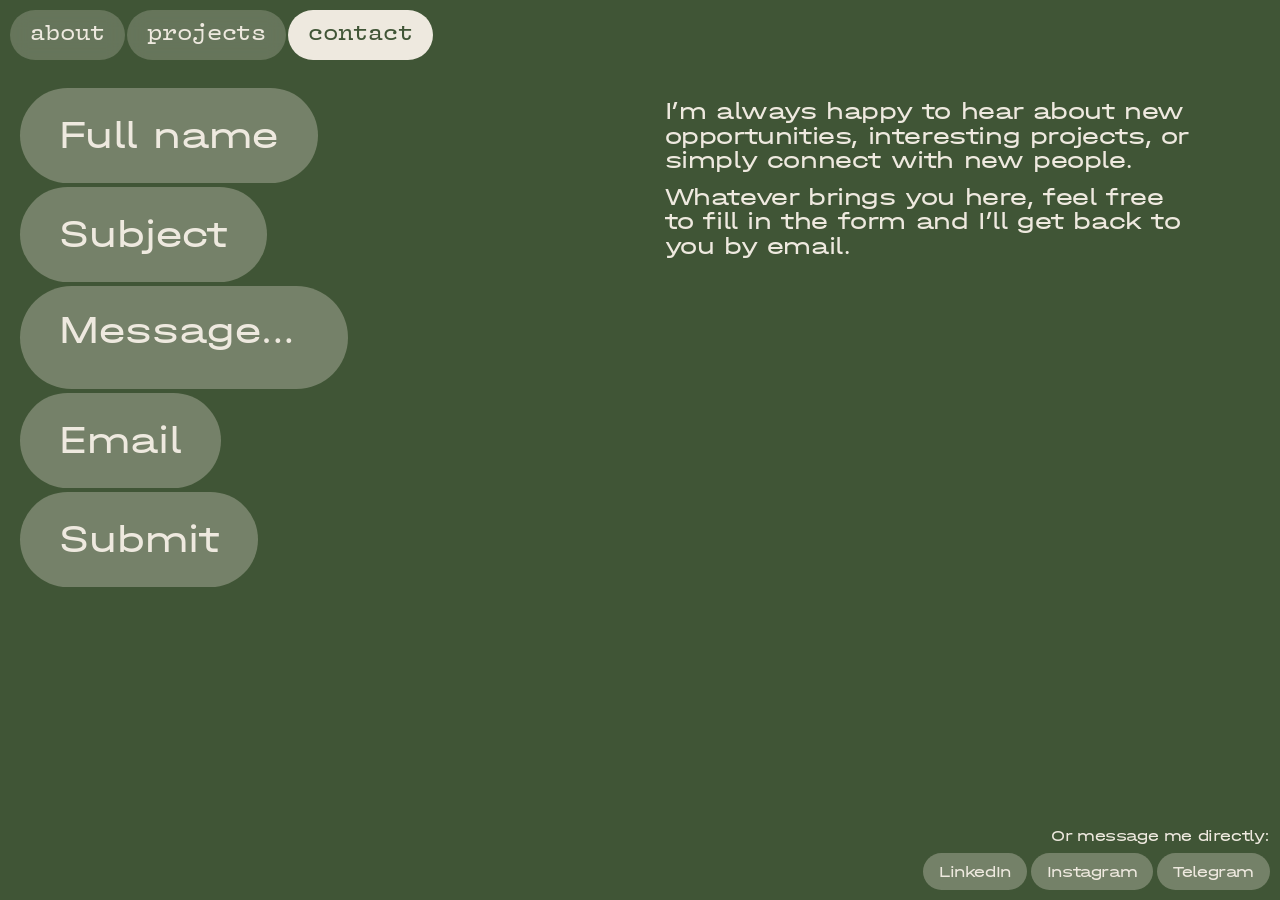
==== contact/index.html @ 39e6dcde "Publish ivashenko.work" ====
<!doctype html><html lang="en"><head><meta charset="utf-8"><meta name="viewport" content="width=device-width,initial-scale=1,maximum-scale=1,minimum-scale=1"><title>Contact · Artyom Ivashenko</title><meta name="description" content="Artyom Ivashenko is a Senior iOS and Mobile Engineer building consumer, fintech and AI-enabled products from architecture to production."><link rel="canonical" href="https://ivashenko.work/contact/"><link rel="icon" href="/assets/favicon.svg"><meta name="theme-color" content="#EEE9DF"><meta property="og:type" content="website"><meta property="og:title" content="Contact · Artyom Ivashenko"><meta property="og:description" content="Mobile products built with native craft, product judgment and production ownership."><meta property="og:url" content="https://ivashenko.work/contact/"><meta property="og:image" content="https://ivashenko.work/assets/og-home.png"><meta name="twitter:card" content="summary_large_image"><script type="application/ld+json">{"@context":"https://schema.org","@type":"Person","name":"Artyom Ivashenko","url":"https://ivashenko.work/","jobTitle":"Senior iOS and Mobile Engineer","email":"mailto:artyom@ivashenko.work","sameAs":["https://www.linkedin.com/in/artyom-ivashenko/","https://github.com/ivashhchenko"]}</script><style type="text/css"></style>

    
		
		
		
		
		
		
		
		
		
		
		
		
		
		
		
		
		
		
		
		
		
		
		
		
	<style>/* http://meyerweb.com/eric/tools/css/reset/
   v2.0 | 20110126
   License: none (public domain)
*/
html, body, div, span, applet, object, iframe,
h1, h2, h3, h4, h5, h6, p, blockquote, pre,
a, abbr, acronym, address, big, cite, code,
del, dfn, em, img, ins, kbd, q, s, samp,
small, strike, strong, sub, sup, tt, var,
b, u, i, center,
dl, dt, dd, ol, ul, li,
fieldset, form, label, legend,
table, caption, tbody, tfoot, thead, tr, th, td,
article, aside, canvas, details, embed,
figure, figcaption, footer, header, hgroup,
menu, nav, output, ruby, section, summary,
time, mark, audio, video
 {
  margin: 0;
  padding: 0;
  border: 0;
  font-size: 100%;
  font: inherit;
  vertical-align: baseline;
}
/* HTML5 display-role reset for older browsers */
article, aside, details, figcaption, figure,
footer, header, hgroup, menu, nav, section {
  display: block;
}
body {
  line-height: 1;
}
ol, ul {
  list-style: none;
}
blockquote, q {
  quotes: none;
}
blockquote:before, blockquote:after,
q:before, q:after {
  content: '';
  content: none;
}
table {
  border-collapse: collapse;
  border-spacing: 0;
}

button {
  padding: 0;
  margin: 0;
}

* {
  box-sizing: border-box;
}
@charset "UTF-8";.logo.svelte-jhspxc{display:flex;width:85%;height:auto;color:inherit;margin-right:1px}.logo.svelte-jhspxc path:where(.svelte-jhspxc){fill:currentColor;transition:.15s fill}.wrapper.svelte-z4hhk{position:relative;width:auto;min-width:8.2ch;transition:.5s width cubic-bezier(.62,0,0,1.01);text-align:left}.wrapper.svelte-z4hhk .sentence:where(.svelte-z4hhk){position:absolute;opacity:0;transition:opacity .25s .1s}.wrapper--open.svelte-z4hhk{transition:.15s width}.wrapper--open.svelte-z4hhk .sentence:where(.svelte-z4hhk){opacity:1;transition:opacity .15s}.wrapper.svelte-1o0fxrn{position:relative;width:auto;transition:.5s width cubic-bezier(.03,.71,.31,1.01);text-align:left}.arrow.svelte-wplgke{display:inline-flex;flex-direction:column;align-items:center;justify-content:center;height:1em;width:.5em;overflow:visible;white-space:nowrap;pointer-events:none}.arrow-src.svelte-wplgke{display:block;margin-top:.1em;width:180%}.arrow-src.svelte-wplgke path:where(.svelte-wplgke){fill:currentColor}.nav.svelte-186nj1b{display:flex;flex-direction:row;pointer-events:auto}.nav-items.svelte-186nj1b{display:flex;flex-direction:row;width:auto;gap:var(--gap);transform-origin:center left}.nav-item.svelte-186nj1b{display:flex;opacity:0;backface-visibility:hidden}@media screen and (max-width: 579px){.nav-item--hide-mobile.svelte-186nj1b{display:none}}.input.svelte-1mtoabe{--bg: var(--color-lilac-20);--fg: var(--color-light);position:relative;max-width:100%;flex-wrap:nowrap;white-space:nowrap;overflow:hidden}.input-bg.svelte-1mtoabe{display:flex;position:absolute;background:var(--bg);width:var(--width);max-width:100%;height:100%;opacity:1;pointer-events:none;z-index:-1;transition:.2s width,.5s height,.3s background-color;transition-timing-function:cubic-bezier(.03,.71,.31,1.01);box-sizing:content-box;border-radius:1.325em}@media screen and (min-width: 900px){.input-bg.svelte-1mtoabe{border-radius:1.225em}}.input-label.svelte-1mtoabe,.input-src.svelte-1mtoabe{padding:.64em 1em;height:2.65em;letter-spacing:-.02em}@media screen and (min-width: 900px){.input-label.svelte-1mtoabe,.input-src.svelte-1mtoabe{height:2.45em}}.input-label.svelte-1mtoabe{display:flex;align-items:center;text-transform:lowercase;position:absolute;pointer-events:none;transition:.5s opacity}.input-src.svelte-1mtoabe{display:block;-webkit-appearance:none;-moz-appearance:none;appearance:none;box-shadow:none;border:none;color:var(--fg);font-size:inherit;font-family:inherit;resize:none;background:transparent;width:calc(var(--width) + 2ch);max-width:100%;overflow:hidden;transition:.5s height cubic-bezier(.03,.71,.31,1.01)}.input-src.svelte-1mtoabe::placeholder{text-transform:lowercase;color:rgba(var(--color-blue-rgb),.2);opacity:0}.input-src.svelte-1mtoabe:-webkit-autofill,.input-src.svelte-1mtoabe:-webkit-autofill:hover,.input-src.svelte-1mtoabe:-webkit-autofill:focus{border:none;background:transparent;-webkit-text-fill-color:#405536;-webkit-box-shadow:0 0 0px 1000px #EEE9DF inset}.input-src--ghost.svelte-1mtoabe{display:flex;width:auto;opacity:0;visibility:hidden;position:absolute;white-space:nowrap}.input.svelte-1mtoabe:hover{--bg: var(--color-lilac-30)}.input.svelte-1mtoabe:focus-within{--bg: var(--color-lilac);--fg: var(--color-blue)}.input.svelte-1mtoabe:focus-within .input-bg:where(.svelte-1mtoabe){transition:.2s width,.5s height,.2s padding-right,0s background-color;transition-timing-function:cubic-bezier(.03,.71,.31,1.01);width:calc(var(--width) + 1ch)}.input.svelte-1mtoabe:focus-within .input-src:where(.svelte-1mtoabe){outline:none}.input.svelte-1mtoabe:focus-within .input-src:where(.svelte-1mtoabe)::selection{background:var(--fg);color:var(--color-white)}.input.svelte-1mtoabe:focus-within .input-src:where(.svelte-1mtoabe)::placeholder{opacity:1}.input.svelte-1mtoabe:focus-within .input-label:where(.svelte-1mtoabe){opacity:1;font-size:.33em;color:var(--fg);padding-top:.75rem;padding-left:1.6rem;transition:none}@media screen and (min-width: 900px){.input.svelte-1mtoabe:focus-within .input-label:where(.svelte-1mtoabe){padding-top:1rem;padding-left:2rem}}.input:focus-within.input--filled.svelte-1mtoabe .input-label:where(.svelte-1mtoabe){opacity:1!important}.input--textarea.svelte-1mtoabe{--height: 2.65em}.input--textarea.svelte-1mtoabe .input-src:where(.svelte-1mtoabe){overflow-y:scroll}.input--textarea.svelte-1mtoabe .input-src:where(.svelte-1mtoabe)::-webkit-scrollbar{display:none}.input--textarea.svelte-1mtoabe .input-bg:where(.svelte-1mtoabe),.input--textarea.svelte-1mtoabe .input-src:where(.svelte-1mtoabe){height:var(--height)}.input--textarea.svelte-1mtoabe:focus-within,.input--textarea.input--filled.svelte-1mtoabe{--height: 6em}.input--textarea.svelte-1mtoabe:focus-within .input-bg:where(.svelte-1mtoabe),.input--textarea.input--filled.svelte-1mtoabe .input-bg:where(.svelte-1mtoabe){width:100%}.input--textarea.svelte-1mtoabe:focus-within .input-src:where(.svelte-1mtoabe),.input--textarea.input--filled.svelte-1mtoabe .input-src:where(.svelte-1mtoabe){width:100%}@media screen and (min-width: 900px){.input--textarea.svelte-1mtoabe{--height: 2.45em}}.input--empty.svelte-1mtoabe .input-label:where(.svelte-1mtoabe){opacity:.4}.input--filled.svelte-1mtoabe .input-label:where(.svelte-1mtoabe){visibility:hidden;opacity:0!important}.input--filled.svelte-1mtoabe:focus-within .input-label:where(.svelte-1mtoabe){opacity:1;visibility:visible}.input--mounting.svelte-1mtoabe{opacity:0;visibility:hidden}.input--before-interaction.svelte-1mtoabe .input-label:where(.svelte-1mtoabe){opacity:1}.contact.svelte-1ht9fw9{--color-bg: var(--color-blue);--color-bg-rgb: var(--color-blue-rgb);--color-fg: var(--color-light);--color-hl: var(--color-lilac);position:relative;backface-visibility:hidden;display:none;flex-direction:column;position:fixed;top:0;left:0;width:100%;height:100%;background:var(--color-blue);z-index:var(--z-contact);padding:var(--gutters);overflow-y:scroll;color:var(--color-fg)}.contact.svelte-1ht9fw9 :where(.svelte-1ht9fw9)::selection{background:var(--color-fg);color:var(--color-bg)}.contact.svelte-1ht9fw9:before{display:flex;content:"";position:absolute;top:0;left:0;width:contain;width:100%;height:100%;backface-visibility:hidden;backdrop-filter:blur(16px);-webkit-backdrop-filter:blur(16px);-webkit-backface-visibility:hidden;z-index:-1;border-radius:inherit}.contact.svelte-1ht9fw9::-webkit-scrollbar{display:none}.contact-content.svelte-1ht9fw9{display:flex;flex-direction:column;width:100%;height:auto}.contact-intro.svelte-1ht9fw9{margin-bottom:var(--spacing-l);padding-top:.6em;padding-left:.6em;padding-right:calc(var(--pill-height) + .75em)}.contact-intro.svelte-1ht9fw9 p:where(.svelte-1ht9fw9){max-width:35ch;margin-bottom:.5em;opacity:0}.contact-success.svelte-1ht9fw9{display:flex;flex-direction:column;width:100%;height:100%;justify-content:center;align-items:center;padding:0 var(--gutters)}.contact-success.svelte-1ht9fw9 p:where(.svelte-1ht9fw9){max-width:38ch}.contact-success.svelte-1ht9fw9 div:where(.svelte-1ht9fw9){display:flex;flex-direction:column;align-items:center;gap:1em}.contact-success.svelte-1ht9fw9 .pill:before{display:none}.contact-form.svelte-1ht9fw9{display:flex;flex-direction:column;font-size:1.5em;row-gap:calc(var(--gap) * 2);opacity:0;transition:.5s opacity}.contact-form-item.svelte-1ht9fw9{transform-origin:2rem 50%}.contact-form.svelte-1ht9fw9 [name=extra-info]:where(.svelte-1ht9fw9){position:absolute;pointer-events:none;visibility:hidden;opacity:0}.contact-form--visible.svelte-1ht9fw9{opacity:1}.contact-submit.svelte-1ht9fw9{transform-origin:2rem 50%}.contact-submit-src.svelte-1ht9fw9{padding:.64em 1em;height:2.65em;letter-spacing:-.02em;font-size:1em;font-family:inherit;font-weight:400;text-transform:lowercase;border-radius:2.5rem;color:currentColor;-webkit-appearance:none;-moz-appearance:none;appearance:none;border:none;background:var(--color-lilac-20);backdrop-filter:blur(10px);-webkit-backdrop-filter:blur(10px)}.contact-submit-src.svelte-1ht9fw9:hover{background-color:var(--color-lilac-30);padding-top:calc(.64em - 1px);padding-bottom:calc(.64em + 1px)}.contact-submit-src.svelte-1ht9fw9:active{background-color:var(--color-lilac-40);padding-top:calc(.64em + 1px);padding-bottom:calc(.64em - 1px)}.contact-close.svelte-1ht9fw9{display:block;position:fixed;top:var(--gutters);right:var(--gutters);z-index:10;opacity:0}.contact-close.svelte-1ht9fw9 .pill{background:var(--color-lilac-20)!important}.contact-close.svelte-1ht9fw9 .pill:active{background:var(--color-lilac-60)!important}@media screen and (min-width: 900px){.contact-close.svelte-1ht9fw9 .pill:hover{background:var(--color-lilac-40)!important}}.contact-close.svelte-1ht9fw9 span:where(.svelte-1ht9fw9){width:.6em;position:relative;display:flex;justify-content:center;align-items:center}.contact-close.svelte-1ht9fw9 svg:where(.svelte-1ht9fw9){position:absolute;margin-top:.1em;width:1.5em}.contact-close.svelte-1ht9fw9 svg:where(.svelte-1ht9fw9) line:where(.svelte-1ht9fw9){stroke-width:2}.contact--open.svelte-1ht9fw9{display:flex}@media screen and (min-width: 900px){.contact-form.svelte-1ht9fw9{font-size:2em}.contact--open.svelte-1ht9fw9{display:flex}}@media screen and (min-width: 1200px){.contact-intro.svelte-1ht9fw9{order:2;position:sticky;top:0;padding-top:.45em;font-size:1.225em}.contact-intro.svelte-1ht9fw9,.contact-form.svelte-1ht9fw9{width:50%;min-width:50%;flex-basis:50%;flex-grow:0}.contact-content.svelte-1ht9fw9{display:flex;flex-direction:row;align-items:flex-start;column-gap:var(--gutters)}.contact-submit.svelte-1ht9fw9{left:var(--gutters);bottom:var(--gutters);font-size:1em}.contact-submit-src.svelte-1ht9fw9{font-size:inherit;padding:0 1.05em;height:2.45em;transform:translate(0)}}@media screen and (min-width: 1200px) and (max-height: 700px){.contact.svelte-1ht9fw9{font-size:clamp(.85rem,2.6vh,2rem);font-size:clamp(.85rem,2.6svh,2rem)}}.header.svelte-1tiw7ib{position:fixed;top:0;left:0;width:100%;height:var(--header-height);display:flex;flex-direction:row;align-items:center;padding:0 var(--gutters);gap:2px;z-index:var(--z-header);pointer-events:none}.header-logo.svelte-1tiw7ib{backface-visibility:hidden;width:var(--pill-height);height:var(--pill-height);background:var(--color-lilac-20);color:var(--color-snow);display:flex;position:relative;pointer-events:auto;justify-content:center;align-items:center;flex-shrink:0;border-radius:50%;aspect-ratio:1/1;transition:.15s padding,.1s background-color;overflow:hidden;-webkit-tap-highlight-color:transparent;-webkit-user-drag:none}.header-logo.svelte-1tiw7ib:before{display:flex;content:"";position:absolute;top:0;left:0;width:contain;width:100%;height:100%;backface-visibility:hidden;backdrop-filter:blur(10px);-webkit-backdrop-filter:blur(10px);-webkit-backface-visibility:hidden;z-index:-1;border-radius:inherit}@media screen and (min-width: 900px){.header-logo.svelte-1tiw7ib:hover{padding-bottom:2px;background:var(--color-lilac-50)}.header-logo.svelte-1tiw7ib:focus-visible{outline-style:solid;outline-color:var(--color-fg);outline-offset:.25em;outline-width:.1em}}.header-logo.svelte-1tiw7ib:active{transition:0s padding,.05s background-color;padding-bottom:0;background:var(--color-lilac-80)}@media screen and (max-width: 899px){.header-logo.svelte-1tiw7ib:active{padding-bottom:2px}}.header-nav.svelte-1tiw7ib{z-index:-1}.header--light.svelte-1tiw7ib .header-logo:where(.svelte-1tiw7ib),.header--lilac.svelte-1tiw7ib .header-logo:where(.svelte-1tiw7ib){background:var(--color-blue-90)}.header--light.svelte-1tiw7ib .header-logo:where(.svelte-1tiw7ib):hover,.header--lilac.svelte-1tiw7ib .header-logo:where(.svelte-1tiw7ib):hover{background:var(--color-blue-70)}.header--light.svelte-1tiw7ib .header-logo:where(.svelte-1tiw7ib):active,.header--lilac.svelte-1tiw7ib .header-logo:where(.svelte-1tiw7ib):active{background:var(--color-blue)}.header--custom.svelte-1tiw7ib .header-logo:where(.svelte-1tiw7ib){background:var(--fg)}@media screen and (max-width: 579px){.header.svelte-1tiw7ib{overflow-x:scroll}.header.svelte-1tiw7ib::-webkit-scrollbar{display:none}}.footer.svelte-d8cib1{display:flex;flex-direction:row;flex-wrap:wrap;justify-content:center;font-size:1em;text-transform:lowercase;grid-gap:.5em;position:relative;z-index:1;padding:.33em 1rem calc(5rem + 7vh) 1rem;padding:.33em 1rem calc(5rem + 7.5lvh) 1rem}.footer.svelte-d8cib1 a:where(.svelte-d8cib1){grid-column:span 2;text-decoration:none}.footer-legal.svelte-d8cib1{grid-column:span 4;width:100%;text-align:center}.footer--hidden.svelte-d8cib1{display:none!important}@media screen and (min-width: 900px){.footer.svelte-d8cib1{display:grid;grid-template-columns:var(--grid-cols);grid-gap:var(--grid-gap);font-size:1.1em;justify-content:space-between;padding:.33em 0 0}.footer-legal.svelte-d8cib1{text-align:left}}.part.svelte-zizbep{--width: clamp(13rem, calc(82vw - var(--gutters)*2), 24rem);--height: 4.5rem;position:relative;display:flex;flex-direction:row;position:absolute;width:var(--width);height:var(--height);transition:.4s transform cubic-bezier(.06,.58,.3,1);backface-visibility:hidden;overflow:hidden}.part.svelte-zizbep:before{display:flex;content:"";position:absolute;top:0;left:0;width:contain;width:100%;height:100%;backface-visibility:hidden;backdrop-filter:blur(10px);-webkit-backdrop-filter:blur(10px);-webkit-backface-visibility:hidden;z-index:-1;border-radius:inherit}.part.svelte-zizbep:before{background-color:var(--backdrop)}.part.svelte-zizbep:after{content:"";display:block;position:absolute;top:0;left:0;width:100%;height:100%;background:var(--backdrop-scaling);opacity:0;backface-visibility:hidden;transition:.8s .05s opacity}.part-items.svelte-zizbep{display:flex;flex-direction:row;justify-content:space-between;width:100%;height:100%;align-items:center}.part-item.svelte-zizbep{display:flex;flex:0 1 auto;height:100%;margin:0;position:relative;z-index:2}.part-link.svelte-zizbep{display:flex;justify-content:center;align-items:center;width:auto;height:100%;border-radius:var(--height);text-decoration:none;text-transform:lowercase;font-size:1.25rem;padding:0 clamp(.5em,var(--height) / 2,8vw) var(--spacing-ssss);transition:.3s color,.15s padding-bottom;-webkit-tap-highlight-color:transparent;-webkit-user-drag:none}.part-link--active.svelte-zizbep{transition:.3s .125s color,.15s padding-bottom;color:var(--hl-fg)}.part-link.svelte-zizbep:active{padding-top:var(--spacing-ssss);transition:.3s .125s color,.15s padding-top}@media screen and (min-width: 580px){.part-link.svelte-zizbep{padding-bottom:0}.part-link.svelte-zizbep:hover{padding-bottom:var(--spacing-sss)}.part-link.svelte-zizbep:active{padding-bottom:0}}.part-indicator.svelte-zizbep{display:flex;position:absolute;top:0;left:0;bottom:0;width:var(--w);background-color:var(--hl);border-radius:var(--height);z-index:1;pointer-events:none;transform:translate(calc(var(--width) * var(--x) - var(--x) * 100%))}.part-indicator.ready.svelte-zizbep{will-change:width,transform;transition:.4s width}@media screen and (min-width: 900px){.part.svelte-zizbep:before{backdrop-filter:blur(16px);-webkit-backdrop-filter:blur(16px)}}.part--mounting.svelte-zizbep .part-link:where(.svelte-zizbep){transition:none}.part--mounting.svelte-zizbep .part-link--active:where(.svelte-zizbep){background-color:var(--hl)}.slider:not(.slider--center) .part--scaling.svelte-zizbep:before{display:none}.slider:not(.slider--center) .part--scaling.svelte-zizbep:after{opacity:.98;transition:none}.part--before-mount.svelte-zizbep{opacity:0;display:none}.part--hidden.svelte-zizbep{pointer-events:none}.part--small.svelte-zizbep{border-radius:calc(var(--height) / 2);z-index:1}@media screen and (max-width: 899px){.part--small.part--landing.svelte-zizbep{pointer-events:auto}}@media screen and (min-width: 900px){.part--small.svelte-zizbep{--width: clamp(20rem, 50vw, 26rem);--height: 5rem}.part--small.svelte-zizbep .part-link:where(.svelte-zizbep){font-size:1.4rem}.part--small.part--hidden.svelte-zizbep{opacity:0;transform:translateZ(0) scale(1.75);-webkit-transform:translate3d(0,0,0) scale(1.75)}}@media screen and (min-width: 1200px){.part--small.part--hidden.svelte-zizbep{transform:translateZ(0) scale(2.1);-webkit-transform:translate3d(0,0,0) scale(2.1)}}.part--large.svelte-zizbep{--width: clamp(20rem, 85vw, 80rem);--height: clamp(10rem, 14vw, 15rem);display:none;border-radius:30vh;z-index:1}.part--large.svelte-zizbep .part-link:where(.svelte-zizbep){font-size:clamp(1.5rem,3.75vw,2.65rem)}.part--large.part--hidden.svelte-zizbep{opacity:0;transform:translateZ(0) scale(.5);-webkit-transform:translate3d(0,0,0) scale(.5)}@media screen and (min-width: 900px){.part--large.svelte-zizbep{display:flex}}@media screen and (min-width: 1200px){.part--large.svelte-zizbep{--width: clamp(20rem, 75vw, 90rem)}}.part--none.svelte-zizbep .part-indicator:where(.svelte-zizbep){width:33%;transform:translate(calc(var(--width) * .5 - 50%))}.slider.svelte-13xefsp{display:flex;flex-direction:column;align-items:center;justify-content:center;position:fixed;width:100%;height:auto;z-index:var(--z-slider);transition:.7s bottom;transition-timing-function:cubic-bezier(.06,.58,.3,1)}.slider--bottom.svelte-13xefsp,.slider--center.svelte-13xefsp{bottom:10vh;bottom:11svh}@media screen and (min-width: 900px){.slider--center.svelte-13xefsp{bottom:50%}}.slider--blue.svelte-13xefsp{--backdrop: var(--color-lilac-backdrop);--backdrop-scaling: var(--color-lilac-20);--hl: var(--color-blue);--hl-fg: var(--color-white)}.slider--light.svelte-13xefsp,.slider--lilac.svelte-13xefsp{--backdrop: var(--color-lilac-dark-80);--backdrop-scaling: var(--color-lilac-dark);--hl: var(--color-blue);--hl-fg: var(--color-white)}.slider--custom.svelte-13xefsp{--backdrop: rgba(var(--bg), .8);--backdrop-scaling: rgba(var(--bg), 1);--hl: var(--fg);--hl-fg: var(--color-white)}.slider--none.svelte-13xefsp{--hl: transparent}.popover.svelte-1legpty{position:fixed;top:0;left:0;width:auto;height:auto;z-index:var(--z-popover);pointer-events:none;backface-visibility:hidden;will-change:transform;font-size:1rem;font-family:var(--font-mono);text-transform:lowercase;letter-spacing:-.05em;opacity:0;visibility:hidden;transition:0s .35s opacity,0s .35s visibility}.popover-inner.svelte-1legpty{position:relative;backface-visibility:hidden;display:flex;justify-content:center;align-items:center;padding:0 var(--spacing) .2em;height:var(--pill-height);transform:scale(0);transform-origin:0% 20%;transition:.1s transform;border-radius:3em;overflow:hidden;margin-top:1em;margin-left:1em}.popover-inner.svelte-1legpty:before{display:flex;content:"";position:absolute;top:0;left:0;width:contain;width:100%;height:100%;backface-visibility:hidden;backdrop-filter:blur(6px);-webkit-backdrop-filter:blur(6px);-webkit-backface-visibility:hidden;z-index:-1;border-radius:inherit}.popover-inner.svelte-1legpty:before{background-color:var(--color-lilac-80)}.popover-image.svelte-1legpty{position:absolute;top:1em;left:1em;z-index:-1;border-radius:calc(var(--pill-height) / 2);overflow:hidden;width:clamp(12rem,30vw,39vh);width:clamp(12rem,30vw,38lvh);height:auto;opacity:0;visibility:hidden;transition:.1s 0s opacity,0s .15s visibility,.15s transform;transform:scale(.6);transform-origin:0 0}.popover-image.svelte-1legpty img:where(.svelte-1legpty){display:block;width:100%;height:auto;position:relative;opacity:0;transition:.2s opacity}.popover-image-placeholder.svelte-1legpty{position:absolute;top:0;left:0;width:100%;height:100%}.popover--visible.svelte-1legpty{opacity:1;visibility:visible;transition:0s opacity,0s visibility}.popover--visible.svelte-1legpty .popover-inner:where(.svelte-1legpty){transform:scale(1);transition:.15s transform cubic-bezier(.03,.71,.31,1.01)}.popover--visible.svelte-1legpty .popover-image:where(.svelte-1legpty){transition:0s opacity,0s visibility,.35s transform cubic-bezier(.03,.71,.31,1.01);opacity:1;visibility:visible;transform:scale(1)}.popover--ready.svelte-1legpty .popover-image:where(.svelte-1legpty) img:where(.svelte-1legpty){opacity:1}@media screen and (min-width: 900px){.popover.svelte-1legpty{font-size:1.05rem}}body{--color-light: white;--color-light-rgb: 255, 255, 255;--color-blue: #405536;--color-blue-rgb: 64, 85, 54;--color-blue-70: rgba(64, 85, 54, .7);--color-blue-90: rgba(64, 85, 54, .9);--color-lilac: #EEE9DF;--color-lilac-rgb: 238, 233, 223;--color-lilac-20: rgba(238, 233, 223, .2);--color-lilac-30: rgba(238, 233, 223, .3);--color-lilac-40: rgba(238, 233, 223, .4);--color-lilac-50: rgba(238, 233, 223, .5);--color-lilac-60: rgba(238, 233, 223, .6);--color-lilac-80: rgba(238, 233, 223, .8);--color-lilac-backdrop: rgba(64, 85, 54, .6);--color-lilac-dark: #EEE9DF;--color-lilac-dark-rgb: 238, 233, 223;--color-lilac-dark-80: rgba(238, 233, 223, .8);--color-white: #EEE9DF;--color-black: #405536;--color-yellow: #EEE9DF;--color-snow: #EEE9DF;--color-bg: var(--color-light);--color-fg: var(--color-blue);--color-hl: var(--color-lilac);--color-hl-rgb: var(--color-lilac-rgb)}body.theme-light{--color-bg: var(--color-light);--color-bg-rgb: var(--color-light-rgb);--color-fg: var(--color-blue);--color-hl: var(--color-lilac)}body.theme-blue{--color-bg: var(--color-blue);--color-bg-rgb: var(--color-blue-rgb);--color-fg: var(--color-light);--color-hl: var(--color-lilac)}body.theme-blue ::selection{background:var(--color-fg);color:var(--color-bg)}body.theme-lilac{--color-bg: var(--color-lilac);--color-bg-rgb: var(--color-lilac-rgb);--color-fg: var(--color-blue);--color-hl: var(--color-white)}@font-face{font-family:Vulf Mono;font-display:block;font-weight:400;src:url(../../../fonts/vulf.woff2) format("woff2")}@font-face{font-family:Halvar Breitschrift;font-display:block;font-weight:400;src:url(../../../fonts/halvar-reg.woff2) format("woff2")}@font-face{font-family:Halvar Breitschrift;font-display:block;font-weight:500;src:url(../../../fonts/halvar-med.woff2) format("woff2")}:root{--spacing: 1rem;--spacing-s: .5rem;--spacing-ss: .375rem;--spacing-sss: .25rem;--spacing-ssss: .125rem;--spacing-l: 1.5rem;--spacing-ll: 2rem;--pill-height: 2.5rem;--gutters: var(--spacing-ss);--header-height: calc(var(--pill-height) + (var(--gutters) * 2));--gap: 2px;--grid-cols: repeat(12, 1fr);--grid-gap: var(--gutters);--font-mono: "Vulf Mono";--font-body: "Halvar Breitschrift";--border-radius: 1.25rem;--border-width: 1.33px;--z-content: 10;--z-slider: 15;--z-popover: 30;--z-header: 35;--z-contact: 40;font-size:clamp(16px,4vw,20px)}@media screen and (min-width: 900px){:root{--border-radius: 1.25rem;--header-height: 2.85rem;--border-width: 1.5px;--gutters: var(--spacing-s);--header-height: calc(var(--pill-height) + (var(--gutters) * 2))}}body{background:var(--color-bg);color:var(--color-fg);font-family:var(--font-body);font-size:1rem;letter-spacing:-.02em;width:100%;height:100%;padding:0;-webkit-font-smoothing:antialiased;transition:.1s background-color}body ::selection{background:var(--color-hl);color:var(--color-fg)}h1,h2,h3,h4,h5,p,a,button{color:var(--color-fg)}#page.svelte-wataej{min-height:100vh;padding:var(--gutters);overflow-x:hidden;overflow-y:auto}

.pill.svelte-115w6pc{-webkit-appearance:none;-moz-appearance:none;appearance:none;border:none;box-shadow:none;background:transparent;position:relative;display:inline-flex;justify-content:center;align-items:center;height:var(--pill-height);padding:0 var(--spacing) .2em;border-radius:var(--pill-height);text-decoration:none;text-transform:lowercase;font-family:var(--font-mono);font-size:1rem;letter-spacing:-.05em;line-height:.25em;transition:.15s padding,.1s background-color;overflow:hidden;white-space:nowrap;backface-visibility:hidden;-webkit-tap-highlight-color:transparent;-webkit-user-drag:none;touch-action:manipulation}.pill.svelte-115w6pc:before{display:flex;content:"";position:absolute;top:0;left:0;width:contain;width:100%;height:100%;backface-visibility:hidden;backdrop-filter:blur(10px);-webkit-backdrop-filter:blur(10px);-webkit-backface-visibility:hidden;z-index:-1;border-radius:inherit}@media screen and (min-width: 900px){.pill.svelte-115w6pc:hover{padding-bottom:calc(.2em + 2px)}}.pill.svelte-115w6pc:active{transition:0s padding,.05s background-color;padding-bottom:.2em}@media screen and (min-width: 900px){.pill.svelte-115w6pc:active{background:var(--color-lilac-80)}}@media screen and (max-width: 899px){.pill.svelte-115w6pc:active{padding-bottom:calc(.2em + 2px)}}.pill--button.svelte-115w6pc{cursor:default}.pill--color-blue.svelte-115w6pc{background:rgba(var(--color-blue-rgb),.8);color:var(--color-light)}.pill--color-blue.svelte-115w6pc:active{background:var(--color-blue-90)}@media screen and (min-width: 900px){.pill--color-blue.svelte-115w6pc:hover{background:var(--color-blue-70)}}.pill--color-lilac.svelte-115w6pc{background:var(--color-lilac-20)}.pill--color-lilac.svelte-115w6pc:active{background:var(--color-lilac-60)}@media screen and (min-width: 900px){.pill--color-lilac.svelte-115w6pc:hover{background:var(--color-lilac-40)}}.pill--light.svelte-115w6pc,.pill--lilac.svelte-115w6pc{position:relative;backface-visibility:hidden}.pill--light.svelte-115w6pc:before,.pill--lilac.svelte-115w6pc:before{display:flex;content:"";position:absolute;top:0;left:0;width:contain;width:100%;height:100%;backface-visibility:hidden;backdrop-filter:blur(8px);-webkit-backdrop-filter:blur(8px);-webkit-backface-visibility:hidden;z-index:-1;border-radius:inherit}.pill--light.pill--color-lilac.svelte-115w6pc,.pill--lilac.pill--color-lilac.svelte-115w6pc{background:var(--color-lilac-dark-80)}.pill--light.pill--color-lilac.svelte-115w6pc:active,.pill--lilac.pill--color-lilac.svelte-115w6pc:active{background:var(--color-lilac-50)}@media screen and (min-width: 900px){.pill--light.pill--color-lilac.svelte-115w6pc:hover,.pill--lilac.pill--color-lilac.svelte-115w6pc:hover{background:var(--color-lilac-60)}}.pill--custom.svelte-115w6pc{background:rgba(var(--bg),.8)}.pill--custom.svelte-115w6pc:active{background:rgba(var(--bg),.5)}@media screen and (min-width: 900px){.pill--custom.svelte-115w6pc:hover{background:rgba(var(--bg),.6)}}@media screen and (min-width: 900px){.pill.svelte-115w6pc{font-size:1.05rem}.pill.svelte-115w6pc:focus-visible{outline-style:solid;outline-color:var(--color-fg);outline-offset:.25em;outline-width:.1em}}

.blurhash.svelte-asttei{width:100%;height:100%;object-fit:cover;border-radius:inherit;-webkit-mask-image:-webkit-radial-gradient(white,black);overflow:hidden;position:relative}.blurhash-src.svelte-asttei{position:absolute;top:0;left:0;width:100%;height:100%;pointer-events:none}

.card.svelte-1aqh4q2{display:flex;flex-direction:column;text-decoration:none;-webkit-tap-highlight-color:transparent}.card-image.svelte-1aqh4q2{width:100%;height:auto;overflow:hidden;border-radius:var(--border-radius);aspect-ratio:1/1}.card-content.svelte-1aqh4q2{padding:.75em 0 0;padding-inline-end:1em;font-size:1em;font-weight:400;line-height:1.15em}.card-content.svelte-1aqh4q2 p:where(.svelte-1aqh4q2){position:relative;margin:.5em 0;width:94%;line-height:1.1em}@media screen and (min-width: 900px){.card.svelte-1aqh4q2{position:relative}.card-title.svelte-1aqh4q2{transform:translateY(.3em)}.card-image.svelte-1aqh4q2{position:relative;z-index:2}.card-image.svelte-1aqh4q2 .image{height:auto!important;transition:.3s transform;user-drag:none;-webkit-user-drag:none;aspect-ratio:1/1}.card-content.svelte-1aqh4q2{position:absolute;bottom:0}.card-content.svelte-1aqh4q2 p:where(.svelte-1aqh4q2){transform:translateY(.5em)}.card-title.svelte-1aqh4q2,.card-content.svelte-1aqh4q2 p:where(.svelte-1aqh4q2){opacity:0;transition:.6s transform,.3s opacity}.card.svelte-1aqh4q2:hover{transform-origin:50% 50%;transition:.1s transform}.card.svelte-1aqh4q2:hover .card-title:where(.svelte-1aqh4q2),.card.svelte-1aqh4q2:hover .card-content:where(.svelte-1aqh4q2) p:where(.svelte-1aqh4q2){opacity:1;transform:translateY(.001px);transition-delay:0s;transition-timing-function:cubic-bezier(.03,.71,.31,1.01)}.card.svelte-1aqh4q2:active{transform:scale(.985)!important}}.items.svelte-15ohwyy{display:flex;flex-direction:row;flex-wrap:nowrap;gap:var(--gutters);width:auto;overflow:scroll;scroll-snap-type:x mandatory;scroll-padding:0 var(--gutters);padding:0 var(--gutters);margin:0 calc(var(--gutters) * -1)}.items.svelte-15ohwyy>*{min-width:87.5%;height:auto;scroll-snap-align:start;aspect-ratio:1/1;transform-origin:top left}.items.svelte-15ohwyy::-webkit-scrollbar{display:none}.items-wrapper.svelte-15ohwyy{position:relative}.items--animated.svelte-15ohwyy>*{opacity:0}@media screen and (min-width: 900px){.items--standard.svelte-15ohwyy{display:grid;grid-template-columns:var(--grid-cols);grid-gap:var(--grid-gap);overflow:unset;scrolls-snap-type:unset}.items--standard.svelte-15ohwyy>*{grid-column:span 4;scroll-snap-align:unset}}@media screen and (min-width: 580px){.items--wrap.svelte-15ohwyy{display:grid;grid-auto-flow:column;grid-auto-columns:47%;overflow-y:hidden;overflow-x:auto}}@media screen and (min-width: 900px){.items--wrap.svelte-15ohwyy{grid-auto-columns:31.25%}}.items-fade.svelte-15ohwyy{content:"";-webkit-appearance:none;-moz-appearance:none;appearance:none;box-shadow:none;border:none;background:transparent;position:absolute;top:0;bottom:0;width:5%;right:calc(var(--gutters) * -1);z-index:2;pointer-events:none}.items-fade--back.svelte-15ohwyy{left:calc(var(--gutters) * -1);right:unset}.items-fade--visible.svelte-15ohwyy{pointer-events:auto}.main.svelte-bzghcc{min-height:100vh;min-height:100lvh;padding-bottom:17vh;padding-bottom:15lvh}.main-news.svelte-bzghcc{padding:var(--gutters) 0}.main.svelte-bzghcc h1:where(.svelte-bzghcc),.main.svelte-bzghcc p:where(.svelte-bzghcc){font-size:clamp(1.375rem,3vw,2.5rem);font-weight:500;line-height:1.1em;letter-spacing:-.02em;max-width:36ch;margin:0 0 .75em;opacity:0}.main.svelte-bzghcc p:where(.svelte-bzghcc):last-of-type{margin-bottom:4em}@media screen and (min-width: 900px){.main.svelte-bzghcc p:where(.svelte-bzghcc):last-of-type{margin-bottom:2em}}.main.svelte-bzghcc h1:where(.svelte-bzghcc){margin-top:2em}.main.svelte-bzghcc h2:where(.svelte-bzghcc){font-size:.85em;font-family:var(--font-mono);text-transform:lowercase;margin:.75em 0 .5em}@media screen and (min-width: 900px){.main.svelte-bzghcc{padding-bottom:93vh;padding-bottom:92lvh}}.line.svelte-bzghcc{display:grid;grid-template-columns:var(--grid-cols);grid-gap:var(--grid-gap);grid-template-columns:8fr 4fr;grid-template-rows:auto;grid-row-gap:0;padding:.425em 0;font-size:1em;font-weight:400}.line--link.svelte-bzghcc,.line--color.svelte-bzghcc{-webkit-tap-highlight-color:transparent;transition:padding .5s,background-color .15s,color .15s}@media screen and (min-width: 900px){.line--link.svelte-bzghcc:hover,.line--color.svelte-bzghcc:hover{background:rgba(var(--color-hl-rgb),1);padding-left:.8em;padding-right:.8em;transition:.15s padding,.15s background-color;transition-timing-function:cubic-bezier(.03,.71,.31,1.01)}}@media screen and (min-width: 900px){.line--link.svelte-bzghcc:active{padding-left:1.2em;padding-right:.4em}}@media screen and (min-width: 900px){.line--link-blank.svelte-bzghcc{transition:.5s padding}.line--link-blank.svelte-bzghcc:hover{padding-left:.4em;padding-right:.4em;transition:.15s padding;transition-timing-function:cubic-bezier(.03,.71,.31,1.01)}}.line--color.svelte-bzghcc{border-radius:1.5em}@media screen and (min-width: 900px){.line--color.svelte-bzghcc:hover{background:var(--award-color);color:var(--color-bg)}}.line--accolade.svelte-bzghcc span:where(.svelte-bzghcc){overflow:hidden;text-overflow:ellipsis;white-space:nowrap}.line.svelte-bzghcc span:where(.svelte-bzghcc):nth-child(4){text-align:right}@media screen and (max-width: 899px){.line--accolade.svelte-bzghcc{grid-template-columns:9fr 3fr}.line--accolade.svelte-bzghcc span:where(.svelte-bzghcc):nth-of-type(2),.line--accolade.svelte-bzghcc span:where(.svelte-bzghcc):nth-of-type(3){order:4;grid-column:1}}@media screen and (min-width: 900px){.line.svelte-bzghcc{grid-template-columns:4fr 3fr 4fr 1fr;grid-template-rows:1fr;font-size:1.1em}}.list.svelte-bzghcc{margin:0 0 3.5rem}.list.svelte-bzghcc li:where(.svelte-bzghcc),.list.svelte-bzghcc div:where(.svelte-bzghcc),.list.svelte-bzghcc a:where(.svelte-bzghcc){width:100%}.list.svelte-bzghcc a:where(.svelte-bzghcc){text-decoration:none}

.image.svelte-1sn36pk{width:100%;height:100%;object-fit:cover;border-radius:var(--border-radius);-webkit-mask-image:-webkit-radial-gradient(white,black);overflow:hidden;position:relative}.image-placeholder.svelte-1sn36pk{position:absolute;top:0;left:0;width:100%;height:100%;pointer-events:none}.image-src.svelte-1sn36pk{position:absolute;display:block;width:100%;height:100%;min-height:100%;min-width:100%;object-fit:cover;object-position:center;user-drag:none;-webkit-user-drag:none;opacity:0;transition:.5s opacity;will-change:opacity;overflow:hidden}.image--filter.svelte-1sn36pk .image-src:where(.svelte-1sn36pk){filter:grayscale(1)}.image--filter.svelte-1sn36pk:before,.image--filter.svelte-1sn36pk:after{display:block;content:"";position:absolute;top:0;left:0;width:100%;height:100%;z-index:1;opacity:1;pointer-events:none}.image--filter.svelte-1sn36pk:before{background:#405536;mix-blend-mode:screen}.image--filter.svelte-1sn36pk:after{background:#405536;mix-blend-mode:hard-light}@media screen and (min-width: 900px){.image--hover.svelte-1sn36pk{cursor:pointer;transition:.5s transform;transition-timing-function:cubic-bezier(.03,.71,.31,1.01)}.image--hover.svelte-1sn36pk:hover{transform:scale(.985);transition-duration:.25s}.image--hover.svelte-1sn36pk:active{transform:scale(.97)}}.image--ready.svelte-1sn36pk .image-src:where(.svelte-1sn36pk){opacity:1;will-change:unset}

@font-face{font-family:"Vulf Mono";font-weight:400;font-display:block;src:url("[data-uri]") format("woff2")}@font-face{font-family:"Halvar Breitschrift";font-weight:400;font-display:block;src:url("[data-uri]") format("woff2")}@font-face{font-family:"Halvar Breitschrift";font-weight:500;font-display:block;src:url("[data-uri]") format("woff2")}html{scroll-behavior:smooth}.header .wrapper{max-width:none}.header-logo{text-decoration:none}.header-logo span{display:flex;align-items:center;justify-content:center;width:100%;height:100%;font-family:"Vulf Mono";font-size:13px;line-height:1;letter-spacing:-.08em;color:#EEE9DF;text-decoration:none}.main h1,.main h2{scroll-margin-top:4rem}</style><style id="study-interactions-css">
.main.svelte-bzghcc{padding-bottom:0!important}.main.svelte-bzghcc .list:last-child{margin-bottom:.75rem!important}.main-images .items>span{cursor:pointer}.main-images figure,.main-images img{transition:filter .22s ease,transform .22s cubic-bezier(.03,.71,.31,1.01)}.main-images .items>span:hover figure{transform:scale(.985)}.main-images .items>span:focus-visible{outline:2px solid var(--color-fg);outline-offset:4px;border-radius:var(--border-radius)}
.work-preview{position:fixed;z-index:30;left:0;top:0;width:clamp(12rem,30vw,39vh);aspect-ratio:3/2;overflow:hidden;border-radius:calc(var(--pill-height)/2);pointer-events:none;opacity:0;visibility:hidden;transform:translate3d(var(--preview-x,0),var(--preview-y,0),0) scale(.65);transform-origin:0 0;transition:opacity .1s,visibility 0s .12s,transform .16s cubic-bezier(.03,.71,.31,1.01);background:#EEE9DF}.work-preview.is-visible{opacity:1;visibility:visible;transform:translate3d(var(--preview-x,0),var(--preview-y,0),0) scale(1);transition:opacity .1s,visibility 0s,transform .16s cubic-bezier(.03,.71,.31,1.01)}.work-preview img{width:100%;height:100%;display:block;object-fit:cover}.work-preview-type{width:100%;height:100%;display:grid;place-items:center;padding:1rem;color:#EEE9DF;background:#405536;font:500 clamp(1.5rem,4vw,3.4rem)/.9 "Halvar Breitschrift";letter-spacing:-.05em;text-align:center}.line--color:hover,.line--color:focus-visible{color:#EEE9DF!important}.line--link-blank{transition:padding .5s}.line--link-blank:hover,.line--link-blank:focus-visible{padding-left:.4em;padding-right:.4em;transition:.15s padding cubic-bezier(.03,.71,.31,1.01)}body{transition:none!important}
@media(prefers-reduced-motion:reduce){html{scroll-behavior:auto!important}.main-images figure,.main-images img,.work-preview,.line--link-blank{transition:none!important}.work-preview{transform:translate3d(var(--preview-x,0),var(--preview-y,0),0)!important}}
</style><style id="contact-exact-css">
.header{width:auto!important;right:auto;padding-right:0!important}.header-nav{z-index:auto!important}.header .pill{transition:padding .15s,background-color .2s,color .2s,transform .25s cubic-bezier(.03,.71,.31,1.01)}body.contact-open .header .pill{color:#EEE9DF;background:rgba(238,233,223,.22)}body.contact-open .header .contact-trigger{color:#405536;background:#EEE9DF}
.contact-exact{--contact-fg:#EEE9DF;position:fixed;z-index:50;inset:0;display:none;flex-direction:column;padding:var(--gutters);overflow-y:auto;color:var(--contact-fg);background:#405536}.contact-exact.is-mounted{display:flex}.contact-exact.is-open .contact-exact-layout{width:100%;min-height:calc(100vh - var(--gutters)*2);display:flex;align-items:flex-start;gap:var(--gutters)}.contact-exact-copy,.contact-exact-form{width:50%;flex:0 0 50%}.contact-exact-copy{position:sticky;top:0;order:2;padding:.45em calc(var(--pill-height) + .75em) 0 .6em;font-size:1.225em;line-height:1}.contact-exact-copy p{max-width:35ch;margin:0 0 .5em;color:#EEE9DF!important;opacity:0;transform:translateY(.245em);transition:opacity .42s,transform .5s cubic-bezier(.03,.71,.31,1.01)}.contact-exact.is-open .contact-exact-copy p{opacity:1;transform:none}.contact-exact-copy p:nth-child(1){transition-delay:.12s}.contact-exact-copy p:nth-child(2){transition-delay:.16s}
.contact-exact-form{order:1;display:flex;flex-direction:column;align-items:flex-start;gap:4px;font-size:clamp(1.55rem,3.05vw,2.5rem);opacity:0;transition:opacity .5s}.contact-exact.is-open .contact-exact-form{opacity:1}.contact-capsule{--field-width:10ch;position:relative;display:block;width:min(var(--field-width),100%);max-width:100%;opacity:0;transform:scale(.94);transform-origin:2rem 50%;transition:opacity .42s,transform .48s cubic-bezier(.03,.71,.31,1.01)}.contact-exact.is-open .contact-capsule{opacity:1;transform:scale(1)}.contact-capsule:nth-of-type(1){transition-delay:0s}.contact-capsule:nth-of-type(2){transition-delay:.035s}.contact-capsule:nth-of-type(3){transition-delay:.07s}.contact-capsule:nth-of-type(4){transition-delay:.105s}.contact-capsule label{position:absolute;width:1px;height:1px;overflow:hidden;clip:rect(0 0 0 0)}.contact-capsule-bg{position:absolute;z-index:0;left:0;top:0;bottom:0;width:100%;border-radius:1.5em;background:rgba(238,233,223,.3);transform-origin:left center;transition:background-color .3s cubic-bezier(.03,.71,.31,1.01),transform .22s cubic-bezier(.03,.71,.31,1.01);pointer-events:none;will-change:width}.contact-capsule:hover .contact-capsule-bg{background:rgba(238,233,223,.4)}.contact-capsule:focus-within .contact-capsule-bg{background:#EEE9DF!important}.contact-capsule input,.contact-capsule textarea{position:relative;z-index:1;width:100%;min-width:0;border:0;padding:.64em 1em;color:#EEE9DF;background:transparent;font:inherit;line-height:1;outline:0;resize:none}.contact-capsule textarea{height:2.45em;min-height:2.45em;padding-top:.64em;overflow:hidden;scrollbar-width:none}.contact-capsule textarea::-webkit-scrollbar{display:none}.contact-capsule input::placeholder,.contact-capsule textarea::placeholder{color:#EEE9DF;opacity:1}.contact-capsule:focus-within input,.contact-capsule:focus-within textarea,.contact-capsule:focus-within input::placeholder,.contact-capsule:focus-within textarea::placeholder{color:#405536;caret-color:#405536}.contact-submit-capsule{width:auto;min-height:2.45em;margin-top:0;border:0;border-radius:1.5em;padding:.64em 1em;color:#EEE9DF;background:rgba(238,233,223,.3);font:inherit;line-height:1;opacity:0;transform:scale(.94);transform-origin:2rem 50%;cursor:pointer;transition:opacity .42s .22s,transform .48s .22s cubic-bezier(.03,.71,.31,1.01),background-color .2s,color .2s}.contact-exact.is-open .contact-submit-capsule{opacity:1;transform:scale(1)}.contact-submit-capsule:hover,.contact-submit-capsule:focus-visible{color:#405536;background:#EEE9DF;outline:0}.contact-submit-capsule:disabled{opacity:.6;cursor:wait}.contact-exact-status{min-height:1.2em;margin:.35em 1em 0;font:12px/1.3 "Vulf Mono"}.contact-socials{position:fixed;z-index:2;right:var(--gutters);bottom:var(--gutters);max-width:calc(50% - var(--gutters)*2);color:#EEE9DF;font:16px/1 "Halvar Breitschrift";text-align:right;opacity:0;transform:translateY(.35em);transition:opacity .4s .22s,transform .5s .22s cubic-bezier(.03,.71,.31,1.01)}.contact-exact.is-open .contact-socials{opacity:1;transform:none}.contact-socials p{margin:0 0 .55em;color:#EEE9DF!important}.contact-socials div{display:flex;justify-content:flex-end;gap:4px}.contact-socials a{display:inline-flex;gap:.35em;padding:.65em 1em;border-radius:999px;color:#EEE9DF;background:rgba(238,233,223,.3);text-decoration:none;transition:color .2s,background-color .2s,transform .25s cubic-bezier(.03,.71,.31,1.01)}.contact-socials a:hover,.contact-socials a:focus-visible{color:#405536;background:#EEE9DF;transform:scale(1.025);outline:0}.contact-socials a span{opacity:.68}.contact-honeypot{position:absolute!important;left:-10000px!important;width:1px!important;height:1px!important;overflow:hidden!important}.contact-exact-success{display:none;min-height:75vh;place-items:center;text-align:center;font-size:clamp(2rem,5vw,5rem);line-height:.95;letter-spacing:-.04em}.contact-exact.is-sent .contact-exact-layout{display:none}.contact-exact.is-sent .contact-exact-success{display:grid}
@media(max-width:899px){.contact-exact-layout{flex-direction:column;min-height:auto}.contact-exact-copy,.contact-exact-form{width:100%;flex-basis:auto}.contact-exact-copy{position:static;order:1;margin-bottom:24px;padding:24px 30px 0;font-size:16px;line-height:1}.contact-exact-form{order:2;font-size:24px;line-height:1}.contact-capsule{max-width:100%}.contact-submit-capsule{margin-top:0;min-height:0;width:auto}.contact-socials{position:static;order:3;max-width:100%;width:100%;margin-top:34px;text-align:left}.contact-socials div{justify-content:flex-start;flex-wrap:wrap}.contact-socials a{font-size:14px}.contact-exact{padding-bottom:2rem}}
@media(prefers-reduced-motion:reduce){.contact-exact *{transition:none!important}.contact-exact-copy p,.contact-capsule,.contact-submit-capsule,.contact-socials{opacity:1!important;transform:none!important}}
</style><style id="footer-content-overrides">.footer.svelte-d8cib1{min-height:0!important;height:auto!important;align-items:start!important}.footer-legal.svelte-d8cib1{grid-column:10/-1!important;justify-self:end!important;text-align:right!important;text-transform:none!important;margin:0!important}@media(max-width:899px){.footer.svelte-d8cib1{min-height:0!important;padding-bottom:var(--gutters)!important}.footer-legal.svelte-d8cib1{grid-column:1/-1!important;justify-self:end!important;text-align:right!important}}</style><style id="contact-page-css">html{background:#405536}.contact-page-body{min-height:100%;overflow-x:hidden!important;background:#405536!important;color:#EEE9DF!important;transition:none!important}.contact-page-body .header{z-index:60!important}.contact-page-body .header .pill{color:#EEE9DF!important;background:rgba(238,233,223,.22)!important}.contact-page-body .header [aria-current="page"]{color:#405536!important;background:#EEE9DF!important}.contact-exact.contact-page{box-sizing:border-box!important;position:relative!important;z-index:1!important;display:flex!important;min-height:calc(100svh - var(--gutters)*2)!important;height:auto!important;overflow:visible!important;padding-top:calc(var(--gutters) + var(--pill-height) + 18px)!important}.contact-page .contact-exact-layout{min-height:calc(100svh - var(--gutters)*4 - var(--pill-height) - 18px)!important}.contact-page .contact-socials{position:fixed}.contact-page.is-sent{min-height:calc(100svh - var(--gutters)*2)}.contact-page.is-sent .contact-exact-success{min-height:calc(100svh - var(--pill-height) - 40px)}@media(max-width:899px){.contact-exact.contact-page{padding-top:calc(var(--gutters) + var(--pill-height) + 14px)!important;overflow-y:visible!important}.contact-page .contact-exact-layout{min-height:auto!important}.contact-page .contact-socials{position:static}}</style><style id="narrow-nav-qa">@media(max-width:360px){.header .pill.svelte-115w6pc{padding-left:12px!important;padding-right:12px!important}.projects-header .pill{padding-left:12px!important;padding-right:12px!important}}</style></head>

	<body data-sveltekit-preload-data="hover" class="theme-lilac contact-page-body" style="transition-duration: 0.8s; will-change: background-color;">
		<div style="display: contents"><!--[--><!--[--><!----><header class="header header--lilac svelte-1tiw7ib"><div class="header-nav svelte-1tiw7ib"><nav class="nav svelte-186nj1b" aria-label="Primary navigation"><ul class="nav-items svelte-186nj1b"><li class="nav-item svelte-186nj1b" style="opacity:1;transform:scale(1)"><a class="pill pill--color-lilac pill--lilac svelte-115w6pc" href="/">about</a></li><li class="nav-item svelte-186nj1b" style="opacity:1;transform:scale(1)"><a class="pill pill--color-lilac pill--lilac svelte-115w6pc" href="/projects/">projects</a></li><li class="nav-item svelte-186nj1b" style="opacity:1;transform:scale(1)"><a class="pill pill--color-lilac pill--lilac svelte-115w6pc contact-link" href="/contact/" aria-current="page">contact</a></li></ul></nav></div></header> <!----><!----> <!----> <div id="page" class="svelte-wataej"><!----><!----><!----> <main class="contact-exact contact-page is-mounted is-open" id="contact-page" aria-labelledby="contact-title"><div class="contact-exact-layout"><div class="contact-exact-copy"><p id="contact-title">I’m always happy to hear about new opportunities, interesting projects, or simply connect with new people.</p><p>Whatever brings you here, feel free to fill in the form and I’ll get back to you by email.</p></div><form class="contact-exact-form" action="https://formsubmit.co/ajax/artyom@ivashenko.work" method="POST" autocomplete="off"><input type="hidden" name="_subject" value="New enquiry from ivashenko.work"><input type="hidden" name="_template" value="table"><input type="hidden" name="_captcha" value="false"><div class="contact-honeypot" aria-hidden="true"><label for="contact-company-site">Leave this blank</label><input id="contact-company-site" type="text" name="_honey" tabindex="-1" autocomplete="off"></div><span class="contact-capsule" style="--field-width:7.4em"><label for="contact-name">Full name</label><span class="contact-capsule-bg" aria-hidden="true"></span><input id="contact-name" name="name" type="text" placeholder="Full name" required></span><span class="contact-capsule" style="--field-width:6.2em"><label for="contact-subject">Subject</label><span class="contact-capsule-bg" aria-hidden="true"></span><input id="contact-subject" name="subject" type="text" placeholder="Subject" required></span><span class="contact-capsule" style="--field-width:7.2em"><label for="contact-message">Message…</label><span class="contact-capsule-bg" aria-hidden="true"></span><textarea id="contact-message" name="message" placeholder="Message…" required></textarea></span><span class="contact-capsule" style="--field-width:5.2em"><label for="contact-email">Email</label><span class="contact-capsule-bg" aria-hidden="true"></span><input id="contact-email" name="email" type="email" placeholder="Email" required></span><button class="contact-submit-capsule" type="submit">Submit</button><p class="contact-exact-status" role="status" aria-live="polite"></p></form></div><aside class="contact-socials" aria-label="Other ways to contact"><p>Or message me directly:</p><div><a href="https://www.linkedin.com/in/artyom-ivashenko" target="_blank" rel="noreferrer">LinkedIn</a><a href="https://www.instagram.com/iv.ashenko/" target="_blank" rel="noreferrer">Instagram</a><a href="https://t.me/iv_ashenko" target="_blank" rel="noreferrer">Telegram</a></div></aside><div class="contact-exact-success"><p>Thank you.<br>I’ll get back to you soon.</p></div></main><!----></div> <!--[!--><div class="popover svelte-1legpty" aria-hidden="true" style="transform: translate3d(px, px, 0);"><!----> <div class="popover-image svelte-1legpty"><!----> <!----></div></div><!--]--><!----><!----><!--]--> <!--[!--><div id="svelte-announcer" aria-live="assertive" aria-atomic="true" style="position: absolute; left: 0; top: 0; clip: rect(0 0 0 0); clip-path: inset(50%); overflow: hidden; white-space: nowrap; width: 1px; height: 1px"><!----></div><!--]--><!--]-->
			
			
		</div>
	

<script id="contact-page-js">(()=>{const page=document.querySelector('.contact-page'),form=document.querySelector('.contact-exact-form'),submit=form.querySelector('.contact-submit-capsule'),status=form.querySelector('.contact-exact-status'),capsules=[...form.querySelectorAll('.contact-capsule')];const measurer=document.createElement('span');Object.assign(measurer.style,{position:'fixed',left:'-10000px',top:'0',visibility:'hidden',whiteSpace:'pre',pointerEvents:'none'});document.body.append(measurer);const textWidth=(text,style)=>{measurer.style.fontFamily=style.fontFamily;measurer.style.fontSize=style.fontSize;measurer.style.fontWeight=style.fontWeight;measurer.style.fontStretch=style.fontStretch;measurer.style.fontStyle=style.fontStyle;measurer.style.letterSpacing=style.letterSpacing;measurer.textContent=text;return measurer.getBoundingClientRect().width};const measureWidth=cap=>{const field=cap.querySelector('input,textarea'),style=getComputedStyle(field),padding=parseFloat(style.paddingLeft)+parseFloat(style.paddingRight),extra=field.tagName==='TEXTAREA'?parseFloat(style.fontSize)*.35:0,max=form.getBoundingClientRect().width||innerWidth/2,placeholder=textWidth(field.placeholder,style)+padding+extra,value=field.value?textWidth(field.value,style)+padding+extra:placeholder,focused=document.activeElement===field,buffer=focused&&field.tagName!=='TEXTAREA'?parseFloat(style.fontSize)*2:0,target=focused?Math.max(placeholder,value)+buffer:value;return Math.min(Math.ceil(target),max)};const setCapsuleWidth=(cap,animate=false)=>{const field=cap.querySelector('input,textarea'),bg=cap.querySelector('.contact-capsule-bg'),max=form.getBoundingClientRect().width||innerWidth/2,contentTarget=measureWidth(cap),layoutTarget=field.tagName==='TEXTAREA'&&document.activeElement===field?max:contentTarget,currentBg=bg.getBoundingClientRect().width||cap.getBoundingClientRect().width;cap.style.width=layoutTarget+'px';cap._targetWidth=layoutTarget;cap._targetBgWidth=layoutTarget;const messageFocus=field.tagName==='TEXTAREA'&&document.activeElement===field;if(messageFocus){cancelAnimationFrame(cap._widthFrame);cap._widthFrame=0;cap._visualBgWidth=layoutTarget;bg.style.width=layoutTarget+'px';return}if(!animate||!currentBg||matchMedia('(prefers-reduced-motion: reduce)').matches){cancelAnimationFrame(cap._widthFrame);cap._widthFrame=0;cap._visualBgWidth=layoutTarget;bg.style.width=layoutTarget+'px';return}if(!cap._visualBgWidth)cap._visualBgWidth=currentBg;if(cap._widthFrame)return;let previous=performance.now();const chase=now=>{const elapsed=Math.min(now-previous,34);previous=now;const alpha=1-Math.exp(-elapsed/82),distance=cap._targetBgWidth-cap._visualBgWidth,eased=distance*alpha,maxStep=distance>0?(innerWidth<900?18:26):(innerWidth<900?8:12);cap._visualBgWidth+=Math.sign(eased)*Math.min(Math.abs(eased),maxStep);bg.style.width=cap._visualBgWidth+'px';if(Math.abs(cap._targetBgWidth-cap._visualBgWidth)>.12){cap._widthFrame=requestAnimationFrame(chase)}else{cap._visualBgWidth=cap._targetBgWidth;bg.style.width=cap._targetBgWidth+'px';cap._widthFrame=0}};cap._widthFrame=requestAnimationFrame(chase)};const resizeMessage=cap=>{const field=cap.querySelector('textarea');if(!field)return;const min=parseFloat(getComputedStyle(field).fontSize)*2.45;if(!field.value){field.style.height=min+'px';field.scrollTop=0;return}field.style.height='auto';field.style.height=Math.max(min,field.scrollHeight)+'px';field.scrollTop=0};capsules.forEach(cap=>{const field=cap.querySelector('input,textarea');field.addEventListener('input',()=>{setCapsuleWidth(cap,true);resizeMessage(cap)});field.addEventListener('focus',()=>{setCapsuleWidth(cap,true);resizeMessage(cap)});field.addEventListener('blur',()=>{setCapsuleWidth(cap,true);resizeMessage(cap)})});const refresh=()=>capsules.forEach(cap=>{setCapsuleWidth(cap,false);resizeMessage(cap)});document.fonts?.ready.then(refresh);addEventListener('resize',refresh,{passive:true});refresh();form.addEventListener('submit',async event=>{event.preventDefault();if(!form.reportValidity())return;submit.disabled=true;submit.textContent='Sending…';status.textContent='';try{const response=await fetch(form.action,{method:'POST',body:new FormData(form),headers:{Accept:'application/json'}}),result=await response.json().catch(()=>({}));if(!response.ok||result.success===false)throw new Error(result.message||'Unable to send');form.reset();refresh();page.classList.add('is-sent');document.querySelector('.contact-exact-success').focus?.()}catch(error){status.textContent='Could not send right now. Please email artyom@ivashenko.work directly.'}finally{submit.disabled=false;submit.textContent='Submit'}})})();</script></body></html>
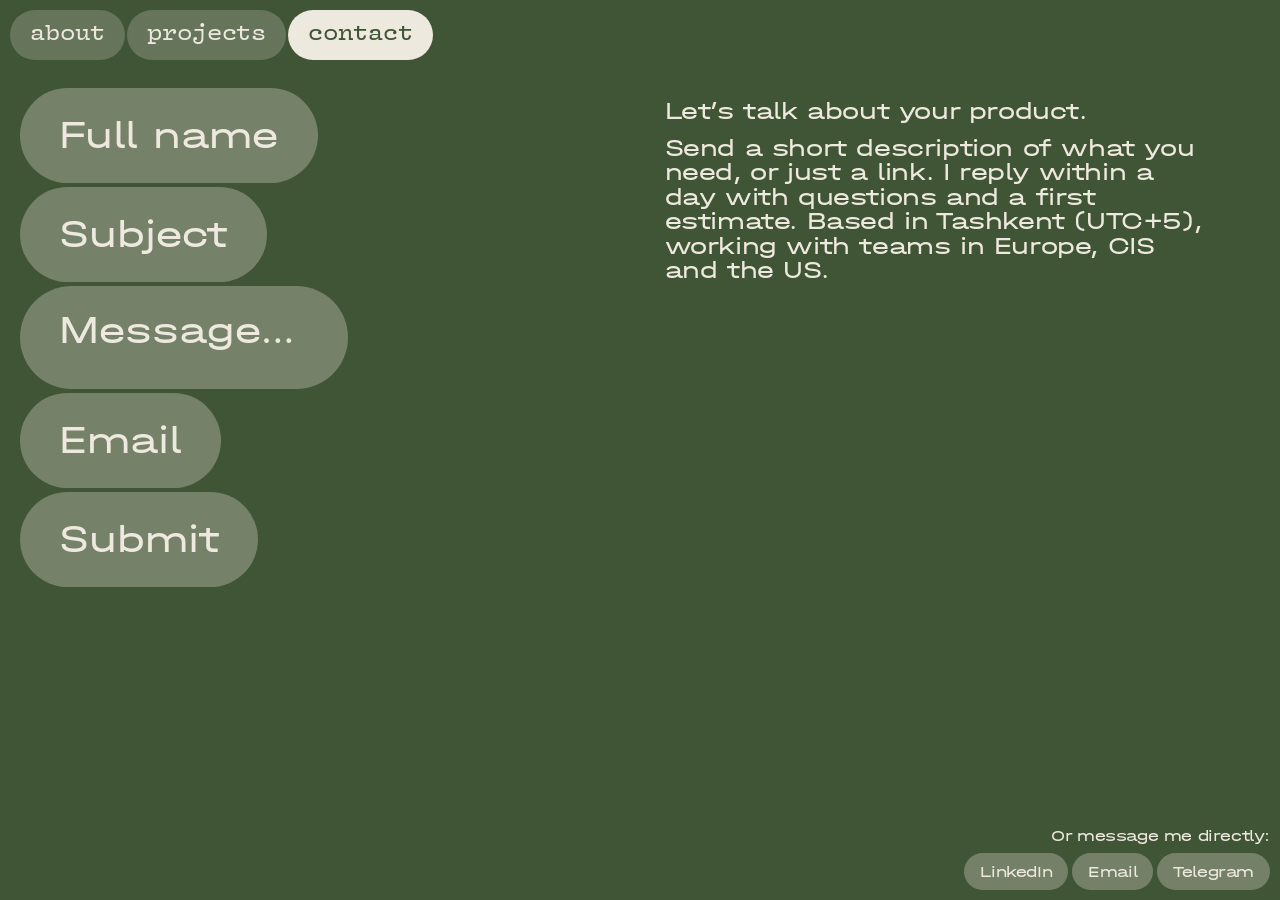
==== commit fdfe466d: "Rebuild home page as a contract-offer landing One-page layout: hero with portrait, key numbers, serv" ====
--- a/contact/index.html
+++ b/contact/index.html
@@ -1,4 +1,4 @@
-<!doctype html><html lang="en"><head><meta charset="utf-8"><meta name="viewport" content="width=device-width,initial-scale=1,maximum-scale=1,minimum-scale=1"><title>Contact · Artyom Ivashenko</title><meta name="description" content="Artyom Ivashenko is a Senior iOS and Mobile Engineer building consumer, fintech and AI-enabled products from architecture to production."><link rel="canonical" href="https://ivashenko.work/contact/"><link rel="icon" href="/assets/favicon.svg"><meta name="theme-color" content="#EEE9DF"><meta property="og:type" content="website"><meta property="og:title" content="Contact · Artyom Ivashenko"><meta property="og:description" content="Mobile products built with native craft, product judgment and production ownership."><meta property="og:url" content="https://ivashenko.work/contact/"><meta property="og:image" content="https://ivashenko.work/assets/og-home.png"><meta name="twitter:card" content="summary_large_image"><script type="application/ld+json">{"@context":"https://schema.org","@type":"Person","name":"Artyom Ivashenko","url":"https://ivashenko.work/","jobTitle":"Senior iOS and Mobile Engineer","email":"mailto:artyom@ivashenko.work","sameAs":["https://www.linkedin.com/in/artyom-ivashenko/","https://github.com/ivashhchenko"]}</script><style type="text/css"></style>
+<!doctype html><html lang="en"><head><meta charset="utf-8"><meta name="viewport" content="width=device-width,initial-scale=1,maximum-scale=1,minimum-scale=1"><title>Contact · Artyom Ivashenko</title><meta name="description" content="Contact Artyom Ivashenko, senior iOS and React Native engineer, for an MVP, a fixed-scope mobile project or ongoing support."><link rel="canonical" href="https://ivashenko.work/contact/"><link rel="icon" href="/assets/favicon.svg"><meta name="theme-color" content="#EEE9DF"><meta property="og:type" content="website"><meta property="og:title" content="Contact · Artyom Ivashenko"><meta property="og:description" content="Mobile products built with native craft, product judgment and production ownership."><meta property="og:url" content="https://ivashenko.work/contact/"><meta property="og:image" content="https://ivashenko.work/assets/og-home.png"><meta name="twitter:card" content="summary_large_image"><script type="application/ld+json">{"@context":"https://schema.org","@type":"Person","name":"Artyom Ivashenko","url":"https://ivashenko.work/","jobTitle":"Senior iOS and React Native Engineer","email":"mailto:artyom@ivashenko.work","sameAs":["https://www.linkedin.com/in/artyom-ivashenko/","https://github.com/ivashhchenko"]}</script><style type="text/css"></style>
 
     
 		
@@ -105,7 +105,7 @@
 </style><style id="footer-content-overrides">.footer.svelte-d8cib1{min-height:0!important;height:auto!important;align-items:start!important}.footer-legal.svelte-d8cib1{grid-column:10/-1!important;justify-self:end!important;text-align:right!important;text-transform:none!important;margin:0!important}@media(max-width:899px){.footer.svelte-d8cib1{min-height:0!important;padding-bottom:var(--gutters)!important}.footer-legal.svelte-d8cib1{grid-column:1/-1!important;justify-self:end!important;text-align:right!important}}</style><style id="contact-page-css">html{background:#405536}.contact-page-body{min-height:100%;overflow-x:hidden!important;background:#405536!important;color:#EEE9DF!important;transition:none!important}.contact-page-body .header{z-index:60!important}.contact-page-body .header .pill{color:#EEE9DF!important;background:rgba(238,233,223,.22)!important}.contact-page-body .header [aria-current="page"]{color:#405536!important;background:#EEE9DF!important}.contact-exact.contact-page{box-sizing:border-box!important;position:relative!important;z-index:1!important;display:flex!important;min-height:calc(100svh - var(--gutters)*2)!important;height:auto!important;overflow:visible!important;padding-top:calc(var(--gutters) + var(--pill-height) + 18px)!important}.contact-page .contact-exact-layout{min-height:calc(100svh - var(--gutters)*4 - var(--pill-height) - 18px)!important}.contact-page .contact-socials{position:fixed}.contact-page.is-sent{min-height:calc(100svh - var(--gutters)*2)}.contact-page.is-sent .contact-exact-success{min-height:calc(100svh - var(--pill-height) - 40px)}@media(max-width:899px){.contact-exact.contact-page{padding-top:calc(var(--gutters) + var(--pill-height) + 14px)!important;overflow-y:visible!important}.contact-page .contact-exact-layout{min-height:auto!important}.contact-page .contact-socials{position:static}}</style><style id="narrow-nav-qa">@media(max-width:360px){.header .pill.svelte-115w6pc{padding-left:12px!important;padding-right:12px!important}.projects-header .pill{padding-left:12px!important;padding-right:12px!important}}</style></head>
 
 	<body data-sveltekit-preload-data="hover" class="theme-lilac contact-page-body" style="transition-duration: 0.8s; will-change: background-color;">
-		<div style="display: contents"><!--[--><!--[--><!----><header class="header header--lilac svelte-1tiw7ib"><div class="header-nav svelte-1tiw7ib"><nav class="nav svelte-186nj1b" aria-label="Primary navigation"><ul class="nav-items svelte-186nj1b"><li class="nav-item svelte-186nj1b" style="opacity:1;transform:scale(1)"><a class="pill pill--color-lilac pill--lilac svelte-115w6pc" href="/">about</a></li><li class="nav-item svelte-186nj1b" style="opacity:1;transform:scale(1)"><a class="pill pill--color-lilac pill--lilac svelte-115w6pc" href="/projects/">projects</a></li><li class="nav-item svelte-186nj1b" style="opacity:1;transform:scale(1)"><a class="pill pill--color-lilac pill--lilac svelte-115w6pc contact-link" href="/contact/" aria-current="page">contact</a></li></ul></nav></div></header> <!----><!----> <!----> <div id="page" class="svelte-wataej"><!----><!----><!----> <main class="contact-exact contact-page is-mounted is-open" id="contact-page" aria-labelledby="contact-title"><div class="contact-exact-layout"><div class="contact-exact-copy"><p id="contact-title">I’m always happy to hear about new opportunities, interesting projects, or simply connect with new people.</p><p>Whatever brings you here, feel free to fill in the form and I’ll get back to you by email.</p></div><form class="contact-exact-form" action="https://formsubmit.co/ajax/artyom@ivashenko.work" method="POST" autocomplete="off"><input type="hidden" name="_subject" value="New enquiry from ivashenko.work"><input type="hidden" name="_template" value="table"><input type="hidden" name="_captcha" value="false"><div class="contact-honeypot" aria-hidden="true"><label for="contact-company-site">Leave this blank</label><input id="contact-company-site" type="text" name="_honey" tabindex="-1" autocomplete="off"></div><span class="contact-capsule" style="--field-width:7.4em"><label for="contact-name">Full name</label><span class="contact-capsule-bg" aria-hidden="true"></span><input id="contact-name" name="name" type="text" placeholder="Full name" required></span><span class="contact-capsule" style="--field-width:6.2em"><label for="contact-subject">Subject</label><span class="contact-capsule-bg" aria-hidden="true"></span><input id="contact-subject" name="subject" type="text" placeholder="Subject" required></span><span class="contact-capsule" style="--field-width:7.2em"><label for="contact-message">Message…</label><span class="contact-capsule-bg" aria-hidden="true"></span><textarea id="contact-message" name="message" placeholder="Message…" required></textarea></span><span class="contact-capsule" style="--field-width:5.2em"><label for="contact-email">Email</label><span class="contact-capsule-bg" aria-hidden="true"></span><input id="contact-email" name="email" type="email" placeholder="Email" required></span><button class="contact-submit-capsule" type="submit">Submit</button><p class="contact-exact-status" role="status" aria-live="polite"></p></form></div><aside class="contact-socials" aria-label="Other ways to contact"><p>Or message me directly:</p><div><a href="https://www.linkedin.com/in/artyom-ivashenko" target="_blank" rel="noreferrer">LinkedIn</a><a href="https://www.instagram.com/iv.ashenko/" target="_blank" rel="noreferrer">Instagram</a><a href="https://t.me/iv_ashenko" target="_blank" rel="noreferrer">Telegram</a></div></aside><div class="contact-exact-success"><p>Thank you.<br>I’ll get back to you soon.</p></div></main><!----></div> <!--[!--><div class="popover svelte-1legpty" aria-hidden="true" style="transform: translate3d(px, px, 0);"><!----> <div class="popover-image svelte-1legpty"><!----> <!----></div></div><!--]--><!----><!----><!--]--> <!--[!--><div id="svelte-announcer" aria-live="assertive" aria-atomic="true" style="position: absolute; left: 0; top: 0; clip: rect(0 0 0 0); clip-path: inset(50%); overflow: hidden; white-space: nowrap; width: 1px; height: 1px"><!----></div><!--]--><!--]-->
+		<div style="display: contents"><!--[--><!--[--><!----><header class="header header--lilac svelte-1tiw7ib"><div class="header-nav svelte-1tiw7ib"><nav class="nav svelte-186nj1b" aria-label="Primary navigation"><ul class="nav-items svelte-186nj1b"><li class="nav-item svelte-186nj1b" style="opacity:1;transform:scale(1)"><a class="pill pill--color-lilac pill--lilac svelte-115w6pc" href="/">about</a></li><li class="nav-item svelte-186nj1b" style="opacity:1;transform:scale(1)"><a class="pill pill--color-lilac pill--lilac svelte-115w6pc" href="/projects/">projects</a></li><li class="nav-item svelte-186nj1b" style="opacity:1;transform:scale(1)"><a class="pill pill--color-lilac pill--lilac svelte-115w6pc contact-link" href="/contact/" aria-current="page">contact</a></li></ul></nav></div></header> <!----><!----> <!----> <div id="page" class="svelte-wataej"><!----><!----><!----> <main class="contact-exact contact-page is-mounted is-open" id="contact-page" aria-labelledby="contact-title"><div class="contact-exact-layout"><div class="contact-exact-copy"><p id="contact-title">Let’s talk about your product.</p><p>Send a short description of what you need, or just a link. I reply within a day with questions and a first estimate. Based in Tashkent (UTC+5), working with teams in Europe, CIS and the US.</p></div><form class="contact-exact-form" action="https://formsubmit.co/ajax/artyom@ivashenko.work" method="POST" autocomplete="off"><input type="hidden" name="_subject" value="New enquiry from ivashenko.work"><input type="hidden" name="_template" value="table"><input type="hidden" name="_captcha" value="false"><div class="contact-honeypot" aria-hidden="true"><label for="contact-company-site">Leave this blank</label><input id="contact-company-site" type="text" name="_honey" tabindex="-1" autocomplete="off"></div><span class="contact-capsule" style="--field-width:7.4em"><label for="contact-name">Full name</label><span class="contact-capsule-bg" aria-hidden="true"></span><input id="contact-name" name="name" type="text" placeholder="Full name" required></span><span class="contact-capsule" style="--field-width:6.2em"><label for="contact-subject">Subject</label><span class="contact-capsule-bg" aria-hidden="true"></span><input id="contact-subject" name="subject" type="text" placeholder="Subject" required></span><span class="contact-capsule" style="--field-width:7.2em"><label for="contact-message">Message…</label><span class="contact-capsule-bg" aria-hidden="true"></span><textarea id="contact-message" name="message" placeholder="Message…" required></textarea></span><span class="contact-capsule" style="--field-width:5.2em"><label for="contact-email">Email</label><span class="contact-capsule-bg" aria-hidden="true"></span><input id="contact-email" name="email" type="email" placeholder="Email" required></span><button class="contact-submit-capsule" type="submit">Submit</button><p class="contact-exact-status" role="status" aria-live="polite"></p></form></div><aside class="contact-socials" aria-label="Other ways to contact"><p>Or message me directly:</p><div><a href="https://www.linkedin.com/in/artyom-ivashenko" target="_blank" rel="noreferrer">LinkedIn</a><a href="mailto:artyom@ivashenko.work">Email</a><a href="https://t.me/iv_ashenko" target="_blank" rel="noreferrer">Telegram</a></div></aside><div class="contact-exact-success"><p>Thank you.<br>I’ll get back to you soon.</p></div></main><!----></div> <!--[!--><div class="popover svelte-1legpty" aria-hidden="true" style="transform: translate3d(px, px, 0);"><!----> <div class="popover-image svelte-1legpty"><!----> <!----></div></div><!--]--><!----><!----><!--]--> <!--[!--><div id="svelte-announcer" aria-live="assertive" aria-atomic="true" style="position: absolute; left: 0; top: 0; clip: rect(0 0 0 0); clip-path: inset(50%); overflow: hidden; white-space: nowrap; width: 1px; height: 1px"><!----></div><!--]--><!--]-->
 			
 			
 		</div>
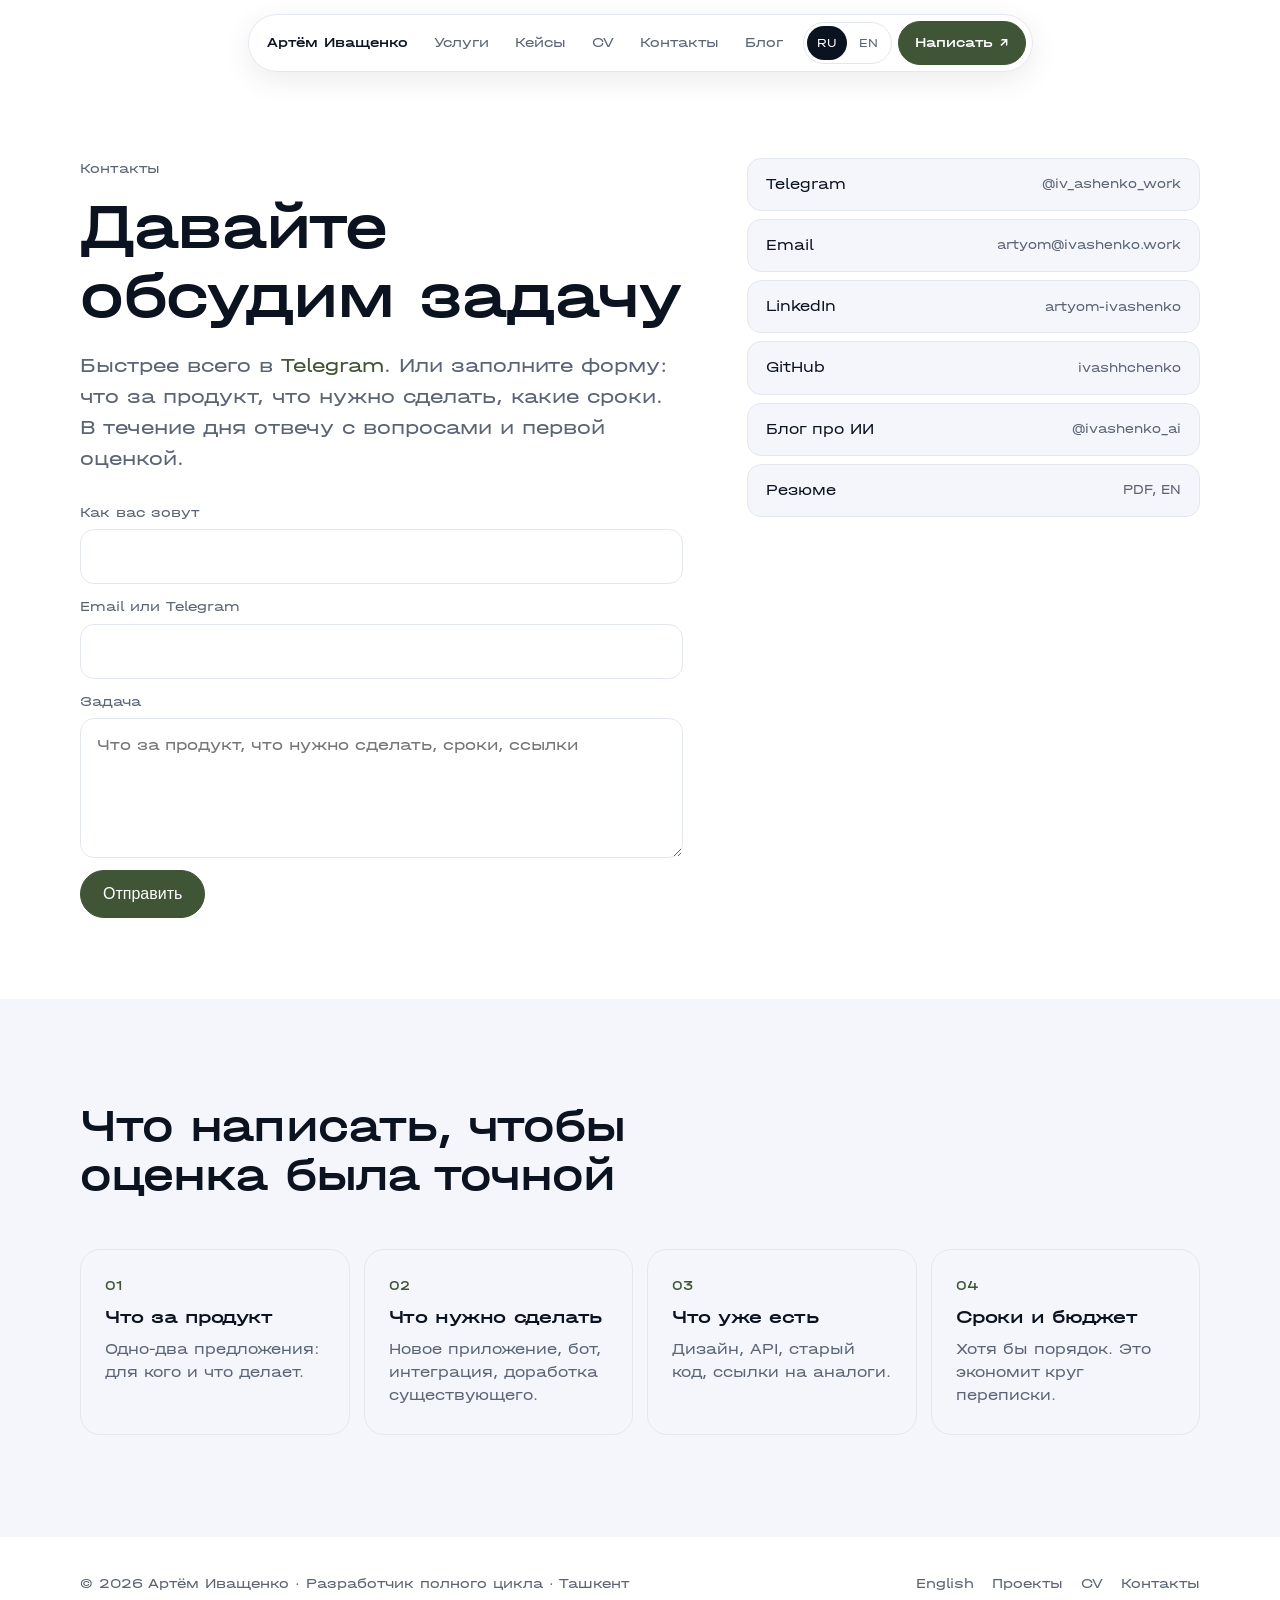
==== commit a7cc4f21: "Inner pages in landing style: CV, projects, cases, contact, blog, 404; mobile nav fix Co-Authored-By" ====
--- a/contact/index.html
+++ b/contact/index.html
@@ -1,114 +1,87 @@
-<!doctype html><html lang="en"><head><meta charset="utf-8"><meta name="viewport" content="width=device-width,initial-scale=1,maximum-scale=1,minimum-scale=1"><title>Contact · Artyom Ivashenko</title><meta name="description" content="Contact Artyom Ivashenko, senior iOS and React Native engineer, for an MVP, a fixed-scope mobile project or ongoing support."><link rel="canonical" href="https://ivashenko.work/contact/"><link rel="icon" href="/assets/favicon.svg"><meta name="theme-color" content="#EEE9DF"><meta property="og:type" content="website"><meta property="og:title" content="Contact · Artyom Ivashenko"><meta property="og:description" content="Mobile products built with native craft, product judgment and production ownership."><meta property="og:url" content="https://ivashenko.work/contact/"><meta property="og:image" content="https://ivashenko.work/assets/og-home.png"><meta name="twitter:card" content="summary_large_image"><script type="application/ld+json">{"@context":"https://schema.org","@type":"Person","name":"Artyom Ivashenko","url":"https://ivashenko.work/","jobTitle":"Senior iOS and React Native Engineer","email":"mailto:artyom@ivashenko.work","sameAs":["https://www.linkedin.com/in/artyom-ivashenko/","https://github.com/ivashhchenko"]}</script><style type="text/css"></style>
+<!doctype html>
+<html lang="ru">
+<head>
+<meta charset="utf-8">
+<meta name="viewport" content="width=device-width, initial-scale=1">
+<title>Контакты · Артём Иващенко</title>
+<meta name="description" content="Написать Артёму Иващенко: Telegram, почта, форма. Отвечаю в течение дня с вопросами и первой оценкой.">
+<link rel="canonical" href="https://ivashenko.work/contact/">
+<link rel="icon" href="/assets/favicon.svg" type="image/svg+xml">
+<link rel="stylesheet" href="/assets/landing.css?v=2">
+<meta property="og:type" content="website">
+<meta property="og:title" content="Контакты · Артём Иващенко">
+<meta property="og:description" content="Написать Артёму Иващенко: Telegram, почта, форма. Отвечаю в течение дня с вопросами и первой оценкой.">
+<meta property="og:url" content="https://ivashenko.work/contact/">
+<meta property="og:image" content="https://ivashenko.work/assets/og-home.png">
+<meta name="twitter:card" content="summary_large_image">
+</head>
+<body>
 
-    
-		
-		
-		
-		
-		
-		
-		
-		
-		
-		
-		
-		
-		
-		
-		
-		
-		
-		
-		
-		
-		
-		
-		
-		
-	<style>/* http://meyerweb.com/eric/tools/css/reset/
-   v2.0 | 20110126
-   License: none (public domain)
-*/
-html, body, div, span, applet, object, iframe,
-h1, h2, h3, h4, h5, h6, p, blockquote, pre,
-a, abbr, acronym, address, big, cite, code,
-del, dfn, em, img, ins, kbd, q, s, samp,
-small, strike, strong, sub, sup, tt, var,
-b, u, i, center,
-dl, dt, dd, ol, ul, li,
-fieldset, form, label, legend,
-table, caption, tbody, tfoot, thead, tr, th, td,
-article, aside, canvas, details, embed,
-figure, figcaption, footer, header, hgroup,
-menu, nav, output, ruby, section, summary,
-time, mark, audio, video
- {
-  margin: 0;
-  padding: 0;
-  border: 0;
-  font-size: 100%;
-  font: inherit;
-  vertical-align: baseline;
-}
-/* HTML5 display-role reset for older browsers */
-article, aside, details, figcaption, figure,
-footer, header, hgroup, menu, nav, section {
-  display: block;
-}
-body {
-  line-height: 1;
-}
-ol, ul {
-  list-style: none;
-}
-blockquote, q {
-  quotes: none;
-}
-blockquote:before, blockquote:after,
-q:before, q:after {
-  content: '';
-  content: none;
-}
-table {
-  border-collapse: collapse;
-  border-spacing: 0;
-}
+<div class="nav">
+  <div class="nav-pill">
+    <a class="brand" href="/">Артём<span class="hide-s"> Иващенко</span></a>
+    <a class="hide-s" href="/#services">Услуги</a>
+    <a href="/projects/">Кейсы</a>
+    <a class="hide-m" href="/cv/">CV</a>
+    <a class="hide-m" href="/contact/">Контакты</a>
+    <a class="hide-s" href="https://t.me/ivashenko_ai">Блог</a>
+    <span class="lang"><a class="on" href="/">RU</a><a href="/en/">EN</a></span>
+    <a class="btn btn--primary btn--small" href="https://t.me/iv_ashenko_work">Написать ↗</a>
+  </div>
+</div>
 
-button {
-  padding: 0;
-  margin: 0;
-}
+<main>
 
-* {
-  box-sizing: border-box;
-}
-@charset "UTF-8";.logo.svelte-jhspxc{display:flex;width:85%;height:auto;color:inherit;margin-right:1px}.logo.svelte-jhspxc path:where(.svelte-jhspxc){fill:currentColor;transition:.15s fill}.wrapper.svelte-z4hhk{position:relative;width:auto;min-width:8.2ch;transition:.5s width cubic-bezier(.62,0,0,1.01);text-align:left}.wrapper.svelte-z4hhk .sentence:where(.svelte-z4hhk){position:absolute;opacity:0;transition:opacity .25s .1s}.wrapper--open.svelte-z4hhk{transition:.15s width}.wrapper--open.svelte-z4hhk .sentence:where(.svelte-z4hhk){opacity:1;transition:opacity .15s}.wrapper.svelte-1o0fxrn{position:relative;width:auto;transition:.5s width cubic-bezier(.03,.71,.31,1.01);text-align:left}.arrow.svelte-wplgke{display:inline-flex;flex-direction:column;align-items:center;justify-content:center;height:1em;width:.5em;overflow:visible;white-space:nowrap;pointer-events:none}.arrow-src.svelte-wplgke{display:block;margin-top:.1em;width:180%}.arrow-src.svelte-wplgke path:where(.svelte-wplgke){fill:currentColor}.nav.svelte-186nj1b{display:flex;flex-direction:row;pointer-events:auto}.nav-items.svelte-186nj1b{display:flex;flex-direction:row;width:auto;gap:var(--gap);transform-origin:center left}.nav-item.svelte-186nj1b{display:flex;opacity:0;backface-visibility:hidden}@media screen and (max-width: 579px){.nav-item--hide-mobile.svelte-186nj1b{display:none}}.input.svelte-1mtoabe{--bg: var(--color-lilac-20);--fg: var(--color-light);position:relative;max-width:100%;flex-wrap:nowrap;white-space:nowrap;overflow:hidden}.input-bg.svelte-1mtoabe{display:flex;position:absolute;background:var(--bg);width:var(--width);max-width:100%;height:100%;opacity:1;pointer-events:none;z-index:-1;transition:.2s width,.5s height,.3s background-color;transition-timing-function:cubic-bezier(.03,.71,.31,1.01);box-sizing:content-box;border-radius:1.325em}@media screen and (min-width: 900px){.input-bg.svelte-1mtoabe{border-radius:1.225em}}.input-label.svelte-1mtoabe,.input-src.svelte-1mtoabe{padding:.64em 1em;height:2.65em;letter-spacing:-.02em}@media screen and (min-width: 900px){.input-label.svelte-1mtoabe,.input-src.svelte-1mtoabe{height:2.45em}}.input-label.svelte-1mtoabe{display:flex;align-items:center;text-transform:lowercase;position:absolute;pointer-events:none;transition:.5s opacity}.input-src.svelte-1mtoabe{display:block;-webkit-appearance:none;-moz-appearance:none;appearance:none;box-shadow:none;border:none;color:var(--fg);font-size:inherit;font-family:inherit;resize:none;background:transparent;width:calc(var(--width) + 2ch);max-width:100%;overflow:hidden;transition:.5s height cubic-bezier(.03,.71,.31,1.01)}.input-src.svelte-1mtoabe::placeholder{text-transform:lowercase;color:rgba(var(--color-blue-rgb),.2);opacity:0}.input-src.svelte-1mtoabe:-webkit-autofill,.input-src.svelte-1mtoabe:-webkit-autofill:hover,.input-src.svelte-1mtoabe:-webkit-autofill:focus{border:none;background:transparent;-webkit-text-fill-color:#405536;-webkit-box-shadow:0 0 0px 1000px #EEE9DF inset}.input-src--ghost.svelte-1mtoabe{display:flex;width:auto;opacity:0;visibility:hidden;position:absolute;white-space:nowrap}.input.svelte-1mtoabe:hover{--bg: var(--color-lilac-30)}.input.svelte-1mtoabe:focus-within{--bg: var(--color-lilac);--fg: var(--color-blue)}.input.svelte-1mtoabe:focus-within .input-bg:where(.svelte-1mtoabe){transition:.2s width,.5s height,.2s padding-right,0s background-color;transition-timing-function:cubic-bezier(.03,.71,.31,1.01);width:calc(var(--width) + 1ch)}.input.svelte-1mtoabe:focus-within .input-src:where(.svelte-1mtoabe){outline:none}.input.svelte-1mtoabe:focus-within .input-src:where(.svelte-1mtoabe)::selection{background:var(--fg);color:var(--color-white)}.input.svelte-1mtoabe:focus-within .input-src:where(.svelte-1mtoabe)::placeholder{opacity:1}.input.svelte-1mtoabe:focus-within .input-label:where(.svelte-1mtoabe){opacity:1;font-size:.33em;color:var(--fg);padding-top:.75rem;padding-left:1.6rem;transition:none}@media screen and (min-width: 900px){.input.svelte-1mtoabe:focus-within .input-label:where(.svelte-1mtoabe){padding-top:1rem;padding-left:2rem}}.input:focus-within.input--filled.svelte-1mtoabe .input-label:where(.svelte-1mtoabe){opacity:1!important}.input--textarea.svelte-1mtoabe{--height: 2.65em}.input--textarea.svelte-1mtoabe .input-src:where(.svelte-1mtoabe){overflow-y:scroll}.input--textarea.svelte-1mtoabe .input-src:where(.svelte-1mtoabe)::-webkit-scrollbar{display:none}.input--textarea.svelte-1mtoabe .input-bg:where(.svelte-1mtoabe),.input--textarea.svelte-1mtoabe .input-src:where(.svelte-1mtoabe){height:var(--height)}.input--textarea.svelte-1mtoabe:focus-within,.input--textarea.input--filled.svelte-1mtoabe{--height: 6em}.input--textarea.svelte-1mtoabe:focus-within .input-bg:where(.svelte-1mtoabe),.input--textarea.input--filled.svelte-1mtoabe .input-bg:where(.svelte-1mtoabe){width:100%}.input--textarea.svelte-1mtoabe:focus-within .input-src:where(.svelte-1mtoabe),.input--textarea.input--filled.svelte-1mtoabe .input-src:where(.svelte-1mtoabe){width:100%}@media screen and (min-width: 900px){.input--textarea.svelte-1mtoabe{--height: 2.45em}}.input--empty.svelte-1mtoabe .input-label:where(.svelte-1mtoabe){opacity:.4}.input--filled.svelte-1mtoabe .input-label:where(.svelte-1mtoabe){visibility:hidden;opacity:0!important}.input--filled.svelte-1mtoabe:focus-within .input-label:where(.svelte-1mtoabe){opacity:1;visibility:visible}.input--mounting.svelte-1mtoabe{opacity:0;visibility:hidden}.input--before-interaction.svelte-1mtoabe .input-label:where(.svelte-1mtoabe){opacity:1}.contact.svelte-1ht9fw9{--color-bg: var(--color-blue);--color-bg-rgb: var(--color-blue-rgb);--color-fg: var(--color-light);--color-hl: var(--color-lilac);position:relative;backface-visibility:hidden;display:none;flex-direction:column;position:fixed;top:0;left:0;width:100%;height:100%;background:var(--color-blue);z-index:var(--z-contact);padding:var(--gutters);overflow-y:scroll;color:var(--color-fg)}.contact.svelte-1ht9fw9 :where(.svelte-1ht9fw9)::selection{background:var(--color-fg);color:var(--color-bg)}.contact.svelte-1ht9fw9:before{display:flex;content:"";position:absolute;top:0;left:0;width:contain;width:100%;height:100%;backface-visibility:hidden;backdrop-filter:blur(16px);-webkit-backdrop-filter:blur(16px);-webkit-backface-visibility:hidden;z-index:-1;border-radius:inherit}.contact.svelte-1ht9fw9::-webkit-scrollbar{display:none}.contact-content.svelte-1ht9fw9{display:flex;flex-direction:column;width:100%;height:auto}.contact-intro.svelte-1ht9fw9{margin-bottom:var(--spacing-l);padding-top:.6em;padding-left:.6em;padding-right:calc(var(--pill-height) + .75em)}.contact-intro.svelte-1ht9fw9 p:where(.svelte-1ht9fw9){max-width:35ch;margin-bottom:.5em;opacity:0}.contact-success.svelte-1ht9fw9{display:flex;flex-direction:column;width:100%;height:100%;justify-content:center;align-items:center;padding:0 var(--gutters)}.contact-success.svelte-1ht9fw9 p:where(.svelte-1ht9fw9){max-width:38ch}.contact-success.svelte-1ht9fw9 div:where(.svelte-1ht9fw9){display:flex;flex-direction:column;align-items:center;gap:1em}.contact-success.svelte-1ht9fw9 .pill:before{display:none}.contact-form.svelte-1ht9fw9{display:flex;flex-direction:column;font-size:1.5em;row-gap:calc(var(--gap) * 2);opacity:0;transition:.5s opacity}.contact-form-item.svelte-1ht9fw9{transform-origin:2rem 50%}.contact-form.svelte-1ht9fw9 [name=extra-info]:where(.svelte-1ht9fw9){position:absolute;pointer-events:none;visibility:hidden;opacity:0}.contact-form--visible.svelte-1ht9fw9{opacity:1}.contact-submit.svelte-1ht9fw9{transform-origin:2rem 50%}.contact-submit-src.svelte-1ht9fw9{padding:.64em 1em;height:2.65em;letter-spacing:-.02em;font-size:1em;font-family:inherit;font-weight:400;text-transform:lowercase;border-radius:2.5rem;color:currentColor;-webkit-appearance:none;-moz-appearance:none;appearance:none;border:none;background:var(--color-lilac-20);backdrop-filter:blur(10px);-webkit-backdrop-filter:blur(10px)}.contact-submit-src.svelte-1ht9fw9:hover{background-color:var(--color-lilac-30);padding-top:calc(.64em - 1px);padding-bottom:calc(.64em + 1px)}.contact-submit-src.svelte-1ht9fw9:active{background-color:var(--color-lilac-40);padding-top:calc(.64em + 1px);padding-bottom:calc(.64em - 1px)}.contact-close.svelte-1ht9fw9{display:block;position:fixed;top:var(--gutters);right:var(--gutters);z-index:10;opacity:0}.contact-close.svelte-1ht9fw9 .pill{background:var(--color-lilac-20)!important}.contact-close.svelte-1ht9fw9 .pill:active{background:var(--color-lilac-60)!important}@media screen and (min-width: 900px){.contact-close.svelte-1ht9fw9 .pill:hover{background:var(--color-lilac-40)!important}}.contact-close.svelte-1ht9fw9 span:where(.svelte-1ht9fw9){width:.6em;position:relative;display:flex;justify-content:center;align-items:center}.contact-close.svelte-1ht9fw9 svg:where(.svelte-1ht9fw9){position:absolute;margin-top:.1em;width:1.5em}.contact-close.svelte-1ht9fw9 svg:where(.svelte-1ht9fw9) line:where(.svelte-1ht9fw9){stroke-width:2}.contact--open.svelte-1ht9fw9{display:flex}@media screen and (min-width: 900px){.contact-form.svelte-1ht9fw9{font-size:2em}.contact--open.svelte-1ht9fw9{display:flex}}@media screen and (min-width: 1200px){.contact-intro.svelte-1ht9fw9{order:2;position:sticky;top:0;padding-top:.45em;font-size:1.225em}.contact-intro.svelte-1ht9fw9,.contact-form.svelte-1ht9fw9{width:50%;min-width:50%;flex-basis:50%;flex-grow:0}.contact-content.svelte-1ht9fw9{display:flex;flex-direction:row;align-items:flex-start;column-gap:var(--gutters)}.contact-submit.svelte-1ht9fw9{left:var(--gutters);bottom:var(--gutters);font-size:1em}.contact-submit-src.svelte-1ht9fw9{font-size:inherit;padding:0 1.05em;height:2.45em;transform:translate(0)}}@media screen and (min-width: 1200px) and (max-height: 700px){.contact.svelte-1ht9fw9{font-size:clamp(.85rem,2.6vh,2rem);font-size:clamp(.85rem,2.6svh,2rem)}}.header.svelte-1tiw7ib{position:fixed;top:0;left:0;width:100%;height:var(--header-height);display:flex;flex-direction:row;align-items:center;padding:0 var(--gutters);gap:2px;z-index:var(--z-header);pointer-events:none}.header-logo.svelte-1tiw7ib{backface-visibility:hidden;width:var(--pill-height);height:var(--pill-height);background:var(--color-lilac-20);color:var(--color-snow);display:flex;position:relative;pointer-events:auto;justify-content:center;align-items:center;flex-shrink:0;border-radius:50%;aspect-ratio:1/1;transition:.15s padding,.1s background-color;overflow:hidden;-webkit-tap-highlight-color:transparent;-webkit-user-drag:none}.header-logo.svelte-1tiw7ib:before{display:flex;content:"";position:absolute;top:0;left:0;width:contain;width:100%;height:100%;backface-visibility:hidden;backdrop-filter:blur(10px);-webkit-backdrop-filter:blur(10px);-webkit-backface-visibility:hidden;z-index:-1;border-radius:inherit}@media screen and (min-width: 900px){.header-logo.svelte-1tiw7ib:hover{padding-bottom:2px;background:var(--color-lilac-50)}.header-logo.svelte-1tiw7ib:focus-visible{outline-style:solid;outline-color:var(--color-fg);outline-offset:.25em;outline-width:.1em}}.header-logo.svelte-1tiw7ib:active{transition:0s padding,.05s background-color;padding-bottom:0;background:var(--color-lilac-80)}@media screen and (max-width: 899px){.header-logo.svelte-1tiw7ib:active{padding-bottom:2px}}.header-nav.svelte-1tiw7ib{z-index:-1}.header--light.svelte-1tiw7ib .header-logo:where(.svelte-1tiw7ib),.header--lilac.svelte-1tiw7ib .header-logo:where(.svelte-1tiw7ib){background:var(--color-blue-90)}.header--light.svelte-1tiw7ib .header-logo:where(.svelte-1tiw7ib):hover,.header--lilac.svelte-1tiw7ib .header-logo:where(.svelte-1tiw7ib):hover{background:var(--color-blue-70)}.header--light.svelte-1tiw7ib .header-logo:where(.svelte-1tiw7ib):active,.header--lilac.svelte-1tiw7ib .header-logo:where(.svelte-1tiw7ib):active{background:var(--color-blue)}.header--custom.svelte-1tiw7ib .header-logo:where(.svelte-1tiw7ib){background:var(--fg)}@media screen and (max-width: 579px){.header.svelte-1tiw7ib{overflow-x:scroll}.header.svelte-1tiw7ib::-webkit-scrollbar{display:none}}.footer.svelte-d8cib1{display:flex;flex-direction:row;flex-wrap:wrap;justify-content:center;font-size:1em;text-transform:lowercase;grid-gap:.5em;position:relative;z-index:1;padding:.33em 1rem calc(5rem + 7vh) 1rem;padding:.33em 1rem calc(5rem + 7.5lvh) 1rem}.footer.svelte-d8cib1 a:where(.svelte-d8cib1){grid-column:span 2;text-decoration:none}.footer-legal.svelte-d8cib1{grid-column:span 4;width:100%;text-align:center}.footer--hidden.svelte-d8cib1{display:none!important}@media screen and (min-width: 900px){.footer.svelte-d8cib1{display:grid;grid-template-columns:var(--grid-cols);grid-gap:var(--grid-gap);font-size:1.1em;justify-content:space-between;padding:.33em 0 0}.footer-legal.svelte-d8cib1{text-align:left}}.part.svelte-zizbep{--width: clamp(13rem, calc(82vw - var(--gutters)*2), 24rem);--height: 4.5rem;position:relative;display:flex;flex-direction:row;position:absolute;width:var(--width);height:var(--height);transition:.4s transform cubic-bezier(.06,.58,.3,1);backface-visibility:hidden;overflow:hidden}.part.svelte-zizbep:before{display:flex;content:"";position:absolute;top:0;left:0;width:contain;width:100%;height:100%;backface-visibility:hidden;backdrop-filter:blur(10px);-webkit-backdrop-filter:blur(10px);-webkit-backface-visibility:hidden;z-index:-1;border-radius:inherit}.part.svelte-zizbep:before{background-color:var(--backdrop)}.part.svelte-zizbep:after{content:"";display:block;position:absolute;top:0;left:0;width:100%;height:100%;background:var(--backdrop-scaling);opacity:0;backface-visibility:hidden;transition:.8s .05s opacity}.part-items.svelte-zizbep{display:flex;flex-direction:row;justify-content:space-between;width:100%;height:100%;align-items:center}.part-item.svelte-zizbep{display:flex;flex:0 1 auto;height:100%;margin:0;position:relative;z-index:2}.part-link.svelte-zizbep{display:flex;justify-content:center;align-items:center;width:auto;height:100%;border-radius:var(--height);text-decoration:none;text-transform:lowercase;font-size:1.25rem;padding:0 clamp(.5em,var(--height) / 2,8vw) var(--spacing-ssss);transition:.3s color,.15s padding-bottom;-webkit-tap-highlight-color:transparent;-webkit-user-drag:none}.part-link--active.svelte-zizbep{transition:.3s .125s color,.15s padding-bottom;color:var(--hl-fg)}.part-link.svelte-zizbep:active{padding-top:var(--spacing-ssss);transition:.3s .125s color,.15s padding-top}@media screen and (min-width: 580px){.part-link.svelte-zizbep{padding-bottom:0}.part-link.svelte-zizbep:hover{padding-bottom:var(--spacing-sss)}.part-link.svelte-zizbep:active{padding-bottom:0}}.part-indicator.svelte-zizbep{display:flex;position:absolute;top:0;left:0;bottom:0;width:var(--w);background-color:var(--hl);border-radius:var(--height);z-index:1;pointer-events:none;transform:translate(calc(var(--width) * var(--x) - var(--x) * 100%))}.part-indicator.ready.svelte-zizbep{will-change:width,transform;transition:.4s width}@media screen and (min-width: 900px){.part.svelte-zizbep:before{backdrop-filter:blur(16px);-webkit-backdrop-filter:blur(16px)}}.part--mounting.svelte-zizbep .part-link:where(.svelte-zizbep){transition:none}.part--mounting.svelte-zizbep .part-link--active:where(.svelte-zizbep){background-color:var(--hl)}.slider:not(.slider--center) .part--scaling.svelte-zizbep:before{display:none}.slider:not(.slider--center) .part--scaling.svelte-zizbep:after{opacity:.98;transition:none}.part--before-mount.svelte-zizbep{opacity:0;display:none}.part--hidden.svelte-zizbep{pointer-events:none}.part--small.svelte-zizbep{border-radius:calc(var(--height) / 2);z-index:1}@media screen and (max-width: 899px){.part--small.part--landing.svelte-zizbep{pointer-events:auto}}@media screen and (min-width: 900px){.part--small.svelte-zizbep{--width: clamp(20rem, 50vw, 26rem);--height: 5rem}.part--small.svelte-zizbep .part-link:where(.svelte-zizbep){font-size:1.4rem}.part--small.part--hidden.svelte-zizbep{opacity:0;transform:translateZ(0) scale(1.75);-webkit-transform:translate3d(0,0,0) scale(1.75)}}@media screen and (min-width: 1200px){.part--small.part--hidden.svelte-zizbep{transform:translateZ(0) scale(2.1);-webkit-transform:translate3d(0,0,0) scale(2.1)}}.part--large.svelte-zizbep{--width: clamp(20rem, 85vw, 80rem);--height: clamp(10rem, 14vw, 15rem);display:none;border-radius:30vh;z-index:1}.part--large.svelte-zizbep .part-link:where(.svelte-zizbep){font-size:clamp(1.5rem,3.75vw,2.65rem)}.part--large.part--hidden.svelte-zizbep{opacity:0;transform:translateZ(0) scale(.5);-webkit-transform:translate3d(0,0,0) scale(.5)}@media screen and (min-width: 900px){.part--large.svelte-zizbep{display:flex}}@media screen and (min-width: 1200px){.part--large.svelte-zizbep{--width: clamp(20rem, 75vw, 90rem)}}.part--none.svelte-zizbep .part-indicator:where(.svelte-zizbep){width:33%;transform:translate(calc(var(--width) * .5 - 50%))}.slider.svelte-13xefsp{display:flex;flex-direction:column;align-items:center;justify-content:center;position:fixed;width:100%;height:auto;z-index:var(--z-slider);transition:.7s bottom;transition-timing-function:cubic-bezier(.06,.58,.3,1)}.slider--bottom.svelte-13xefsp,.slider--center.svelte-13xefsp{bottom:10vh;bottom:11svh}@media screen and (min-width: 900px){.slider--center.svelte-13xefsp{bottom:50%}}.slider--blue.svelte-13xefsp{--backdrop: var(--color-lilac-backdrop);--backdrop-scaling: var(--color-lilac-20);--hl: var(--color-blue);--hl-fg: var(--color-white)}.slider--light.svelte-13xefsp,.slider--lilac.svelte-13xefsp{--backdrop: var(--color-lilac-dark-80);--backdrop-scaling: var(--color-lilac-dark);--hl: var(--color-blue);--hl-fg: var(--color-white)}.slider--custom.svelte-13xefsp{--backdrop: rgba(var(--bg), .8);--backdrop-scaling: rgba(var(--bg), 1);--hl: var(--fg);--hl-fg: var(--color-white)}.slider--none.svelte-13xefsp{--hl: transparent}.popover.svelte-1legpty{position:fixed;top:0;left:0;width:auto;height:auto;z-index:var(--z-popover);pointer-events:none;backface-visibility:hidden;will-change:transform;font-size:1rem;font-family:var(--font-mono);text-transform:lowercase;letter-spacing:-.05em;opacity:0;visibility:hidden;transition:0s .35s opacity,0s .35s visibility}.popover-inner.svelte-1legpty{position:relative;backface-visibility:hidden;display:flex;justify-content:center;align-items:center;padding:0 var(--spacing) .2em;height:var(--pill-height);transform:scale(0);transform-origin:0% 20%;transition:.1s transform;border-radius:3em;overflow:hidden;margin-top:1em;margin-left:1em}.popover-inner.svelte-1legpty:before{display:flex;content:"";position:absolute;top:0;left:0;width:contain;width:100%;height:100%;backface-visibility:hidden;backdrop-filter:blur(6px);-webkit-backdrop-filter:blur(6px);-webkit-backface-visibility:hidden;z-index:-1;border-radius:inherit}.popover-inner.svelte-1legpty:before{background-color:var(--color-lilac-80)}.popover-image.svelte-1legpty{position:absolute;top:1em;left:1em;z-index:-1;border-radius:calc(var(--pill-height) / 2);overflow:hidden;width:clamp(12rem,30vw,39vh);width:clamp(12rem,30vw,38lvh);height:auto;opacity:0;visibility:hidden;transition:.1s 0s opacity,0s .15s visibility,.15s transform;transform:scale(.6);transform-origin:0 0}.popover-image.svelte-1legpty img:where(.svelte-1legpty){display:block;width:100%;height:auto;position:relative;opacity:0;transition:.2s opacity}.popover-image-placeholder.svelte-1legpty{position:absolute;top:0;left:0;width:100%;height:100%}.popover--visible.svelte-1legpty{opacity:1;visibility:visible;transition:0s opacity,0s visibility}.popover--visible.svelte-1legpty .popover-inner:where(.svelte-1legpty){transform:scale(1);transition:.15s transform cubic-bezier(.03,.71,.31,1.01)}.popover--visible.svelte-1legpty .popover-image:where(.svelte-1legpty){transition:0s opacity,0s visibility,.35s transform cubic-bezier(.03,.71,.31,1.01);opacity:1;visibility:visible;transform:scale(1)}.popover--ready.svelte-1legpty .popover-image:where(.svelte-1legpty) img:where(.svelte-1legpty){opacity:1}@media screen and (min-width: 900px){.popover.svelte-1legpty{font-size:1.05rem}}body{--color-light: white;--color-light-rgb: 255, 255, 255;--color-blue: #405536;--color-blue-rgb: 64, 85, 54;--color-blue-70: rgba(64, 85, 54, .7);--color-blue-90: rgba(64, 85, 54, .9);--color-lilac: #EEE9DF;--color-lilac-rgb: 238, 233, 223;--color-lilac-20: rgba(238, 233, 223, .2);--color-lilac-30: rgba(238, 233, 223, .3);--color-lilac-40: rgba(238, 233, 223, .4);--color-lilac-50: rgba(238, 233, 223, .5);--color-lilac-60: rgba(238, 233, 223, .6);--color-lilac-80: rgba(238, 233, 223, .8);--color-lilac-backdrop: rgba(64, 85, 54, .6);--color-lilac-dark: #EEE9DF;--color-lilac-dark-rgb: 238, 233, 223;--color-lilac-dark-80: rgba(238, 233, 223, .8);--color-white: #EEE9DF;--color-black: #405536;--color-yellow: #EEE9DF;--color-snow: #EEE9DF;--color-bg: var(--color-light);--color-fg: var(--color-blue);--color-hl: var(--color-lilac);--color-hl-rgb: var(--color-lilac-rgb)}body.theme-light{--color-bg: var(--color-light);--color-bg-rgb: var(--color-light-rgb);--color-fg: var(--color-blue);--color-hl: var(--color-lilac)}body.theme-blue{--color-bg: var(--color-blue);--color-bg-rgb: var(--color-blue-rgb);--color-fg: var(--color-light);--color-hl: var(--color-lilac)}body.theme-blue ::selection{background:var(--color-fg);color:var(--color-bg)}body.theme-lilac{--color-bg: var(--color-lilac);--color-bg-rgb: var(--color-lilac-rgb);--color-fg: var(--color-blue);--color-hl: var(--color-white)}@font-face{font-family:Vulf Mono;font-display:block;font-weight:400;src:url(../../../fonts/vulf.woff2) format("woff2")}@font-face{font-family:Halvar Breitschrift;font-display:block;font-weight:400;src:url(../../../fonts/halvar-reg.woff2) format("woff2")}@font-face{font-family:Halvar Breitschrift;font-display:block;font-weight:500;src:url(../../../fonts/halvar-med.woff2) format("woff2")}:root{--spacing: 1rem;--spacing-s: .5rem;--spacing-ss: .375rem;--spacing-sss: .25rem;--spacing-ssss: .125rem;--spacing-l: 1.5rem;--spacing-ll: 2rem;--pill-height: 2.5rem;--gutters: var(--spacing-ss);--header-height: calc(var(--pill-height) + (var(--gutters) * 2));--gap: 2px;--grid-cols: repeat(12, 1fr);--grid-gap: var(--gutters);--font-mono: "Vulf Mono";--font-body: "Halvar Breitschrift";--border-radius: 1.25rem;--border-width: 1.33px;--z-content: 10;--z-slider: 15;--z-popover: 30;--z-header: 35;--z-contact: 40;font-size:clamp(16px,4vw,20px)}@media screen and (min-width: 900px){:root{--border-radius: 1.25rem;--header-height: 2.85rem;--border-width: 1.5px;--gutters: var(--spacing-s);--header-height: calc(var(--pill-height) + (var(--gutters) * 2))}}body{background:var(--color-bg);color:var(--color-fg);font-family:var(--font-body);font-size:1rem;letter-spacing:-.02em;width:100%;height:100%;padding:0;-webkit-font-smoothing:antialiased;transition:.1s background-color}body ::selection{background:var(--color-hl);color:var(--color-fg)}h1,h2,h3,h4,h5,p,a,button{color:var(--color-fg)}#page.svelte-wataej{min-height:100vh;padding:var(--gutters);overflow-x:hidden;overflow-y:auto}
+<section class="page-head">
+  <div class="wrap two">
+    <div>
+      <p class="eyebrow">Контакты</p>
+      <h1>Давайте обсудим задачу</h1>
+      <p class="lead">Быстрее всего в <a href="https://t.me/iv_ashenko_work" style="color:var(--accent)">Telegram</a>. Или заполните форму: что за продукт, что нужно сделать, какие сроки. В течение дня отвечу с вопросами и первой оценкой.</p>
+      <form class="form" style="margin-top:28px" action="https://formsubmit.co/ajax/artyom@ivashenko.work" method="POST" autocomplete="off">
+        <input type="hidden" name="_subject" value="Новая заявка с ivashenko.work">
+        <input type="hidden" name="_template" value="table">
+        <input type="hidden" name="_captcha" value="false">
+        <input class="hp" type="text" name="_honey" tabindex="-1" autocomplete="off" aria-hidden="true">
+        <label>Как вас зовут<input name="name" type="text" required></label>
+        <label>Email или Telegram<input name="email" type="text" required></label>
+        <label>Задача<textarea name="message" placeholder="Что за продукт, что нужно сделать, сроки, ссылки" required></textarea></label>
+        <div><button class="btn btn--primary" type="submit">Отправить</button></div>
+        <p class="status" role="status" aria-live="polite"></p>
+      </form>
+    </div>
+    <div class="links" style="color:var(--ink)">
+      <a style="background:var(--bg-2);border-color:var(--line)" href="https://t.me/iv_ashenko_work">Telegram <span style="color:var(--muted)">@iv_ashenko_work</span></a>
+      <a style="background:var(--bg-2);border-color:var(--line)" href="mailto:artyom@ivashenko.work">Email <span style="color:var(--muted)">artyom@ivashenko.work</span></a>
+      <a style="background:var(--bg-2);border-color:var(--line)" href="https://www.linkedin.com/in/artyom-ivashenko">LinkedIn <span style="color:var(--muted)">artyom-ivashenko</span></a>
+      <a style="background:var(--bg-2);border-color:var(--line)" href="https://github.com/ivashhchenko">GitHub <span style="color:var(--muted)">ivashhchenko</span></a>
+      <a style="background:var(--bg-2);border-color:var(--line)" href="https://t.me/ivashenko_ai">Блог про ИИ <span style="color:var(--muted)">@ivashenko_ai</span></a>
+      <a style="background:var(--bg-2);border-color:var(--line)" href="/assets/Artyom_Ivashenko_Senior_iOS_Optimized_EN.pdf">Резюме <span style="color:var(--muted)">PDF, EN</span></a>
+    </div>
+  </div>
+</section>
 
-.pill.svelte-115w6pc{-webkit-appearance:none;-moz-appearance:none;appearance:none;border:none;box-shadow:none;background:transparent;position:relative;display:inline-flex;justify-content:center;align-items:center;height:var(--pill-height);padding:0 var(--spacing) .2em;border-radius:var(--pill-height);text-decoration:none;text-transform:lowercase;font-family:var(--font-mono);font-size:1rem;letter-spacing:-.05em;line-height:.25em;transition:.15s padding,.1s background-color;overflow:hidden;white-space:nowrap;backface-visibility:hidden;-webkit-tap-highlight-color:transparent;-webkit-user-drag:none;touch-action:manipulation}.pill.svelte-115w6pc:before{display:flex;content:"";position:absolute;top:0;left:0;width:contain;width:100%;height:100%;backface-visibility:hidden;backdrop-filter:blur(10px);-webkit-backdrop-filter:blur(10px);-webkit-backface-visibility:hidden;z-index:-1;border-radius:inherit}@media screen and (min-width: 900px){.pill.svelte-115w6pc:hover{padding-bottom:calc(.2em + 2px)}}.pill.svelte-115w6pc:active{transition:0s padding,.05s background-color;padding-bottom:.2em}@media screen and (min-width: 900px){.pill.svelte-115w6pc:active{background:var(--color-lilac-80)}}@media screen and (max-width: 899px){.pill.svelte-115w6pc:active{padding-bottom:calc(.2em + 2px)}}.pill--button.svelte-115w6pc{cursor:default}.pill--color-blue.svelte-115w6pc{background:rgba(var(--color-blue-rgb),.8);color:var(--color-light)}.pill--color-blue.svelte-115w6pc:active{background:var(--color-blue-90)}@media screen and (min-width: 900px){.pill--color-blue.svelte-115w6pc:hover{background:var(--color-blue-70)}}.pill--color-lilac.svelte-115w6pc{background:var(--color-lilac-20)}.pill--color-lilac.svelte-115w6pc:active{background:var(--color-lilac-60)}@media screen and (min-width: 900px){.pill--color-lilac.svelte-115w6pc:hover{background:var(--color-lilac-40)}}.pill--light.svelte-115w6pc,.pill--lilac.svelte-115w6pc{position:relative;backface-visibility:hidden}.pill--light.svelte-115w6pc:before,.pill--lilac.svelte-115w6pc:before{display:flex;content:"";position:absolute;top:0;left:0;width:contain;width:100%;height:100%;backface-visibility:hidden;backdrop-filter:blur(8px);-webkit-backdrop-filter:blur(8px);-webkit-backface-visibility:hidden;z-index:-1;border-radius:inherit}.pill--light.pill--color-lilac.svelte-115w6pc,.pill--lilac.pill--color-lilac.svelte-115w6pc{background:var(--color-lilac-dark-80)}.pill--light.pill--color-lilac.svelte-115w6pc:active,.pill--lilac.pill--color-lilac.svelte-115w6pc:active{background:var(--color-lilac-50)}@media screen and (min-width: 900px){.pill--light.pill--color-lilac.svelte-115w6pc:hover,.pill--lilac.pill--color-lilac.svelte-115w6pc:hover{background:var(--color-lilac-60)}}.pill--custom.svelte-115w6pc{background:rgba(var(--bg),.8)}.pill--custom.svelte-115w6pc:active{background:rgba(var(--bg),.5)}@media screen and (min-width: 900px){.pill--custom.svelte-115w6pc:hover{background:rgba(var(--bg),.6)}}@media screen and (min-width: 900px){.pill.svelte-115w6pc{font-size:1.05rem}.pill.svelte-115w6pc:focus-visible{outline-style:solid;outline-color:var(--color-fg);outline-offset:.25em;outline-width:.1em}}
+<section class="about">
+  <div class="wrap">
+    <div class="sec-head"><h2>Что написать, чтобы оценка была точной</h2></div>
+    <div class="steps"><div class="step"><div class="n">01</div><h3>Что за продукт</h3><p>Одно-два предложения: для кого и что делает.</p></div><div class="step"><div class="n">02</div><h3>Что нужно сделать</h3><p>Новое приложение, бот, интеграция, доработка существующего.</p></div><div class="step"><div class="n">03</div><h3>Что уже есть</h3><p>Дизайн, API, старый код, ссылки на аналоги.</p></div><div class="step"><div class="n">04</div><h3>Сроки и бюджет</h3><p>Хотя бы порядок. Это экономит круг переписки.</p></div></div>
+  </div>
+</section>
+<script>
+document.querySelector('.form').addEventListener('submit',async e=>{e.preventDefault();const f=e.target,s=f.querySelector('.status'),b=f.querySelector('button');b.disabled=true;s.textContent='Отправляю…';try{const r=await fetch(f.action,{method:'POST',headers:{'Accept':'application/json'},body:new FormData(f)});if(!r.ok)throw 0;f.reset();s.textContent='Получил. Отвечу в течение дня.';}catch(_){s.textContent='Не отправилось. Напишите в Telegram: @iv_ashenko_work';}b.disabled=false;});
+</script>
 
-.blurhash.svelte-asttei{width:100%;height:100%;object-fit:cover;border-radius:inherit;-webkit-mask-image:-webkit-radial-gradient(white,black);overflow:hidden;position:relative}.blurhash-src.svelte-asttei{position:absolute;top:0;left:0;width:100%;height:100%;pointer-events:none}
+</main>
 
-.card.svelte-1aqh4q2{display:flex;flex-direction:column;text-decoration:none;-webkit-tap-highlight-color:transparent}.card-image.svelte-1aqh4q2{width:100%;height:auto;overflow:hidden;border-radius:var(--border-radius);aspect-ratio:1/1}.card-content.svelte-1aqh4q2{padding:.75em 0 0;padding-inline-end:1em;font-size:1em;font-weight:400;line-height:1.15em}.card-content.svelte-1aqh4q2 p:where(.svelte-1aqh4q2){position:relative;margin:.5em 0;width:94%;line-height:1.1em}@media screen and (min-width: 900px){.card.svelte-1aqh4q2{position:relative}.card-title.svelte-1aqh4q2{transform:translateY(.3em)}.card-image.svelte-1aqh4q2{position:relative;z-index:2}.card-image.svelte-1aqh4q2 .image{height:auto!important;transition:.3s transform;user-drag:none;-webkit-user-drag:none;aspect-ratio:1/1}.card-content.svelte-1aqh4q2{position:absolute;bottom:0}.card-content.svelte-1aqh4q2 p:where(.svelte-1aqh4q2){transform:translateY(.5em)}.card-title.svelte-1aqh4q2,.card-content.svelte-1aqh4q2 p:where(.svelte-1aqh4q2){opacity:0;transition:.6s transform,.3s opacity}.card.svelte-1aqh4q2:hover{transform-origin:50% 50%;transition:.1s transform}.card.svelte-1aqh4q2:hover .card-title:where(.svelte-1aqh4q2),.card.svelte-1aqh4q2:hover .card-content:where(.svelte-1aqh4q2) p:where(.svelte-1aqh4q2){opacity:1;transform:translateY(.001px);transition-delay:0s;transition-timing-function:cubic-bezier(.03,.71,.31,1.01)}.card.svelte-1aqh4q2:active{transform:scale(.985)!important}}.items.svelte-15ohwyy{display:flex;flex-direction:row;flex-wrap:nowrap;gap:var(--gutters);width:auto;overflow:scroll;scroll-snap-type:x mandatory;scroll-padding:0 var(--gutters);padding:0 var(--gutters);margin:0 calc(var(--gutters) * -1)}.items.svelte-15ohwyy>*{min-width:87.5%;height:auto;scroll-snap-align:start;aspect-ratio:1/1;transform-origin:top left}.items.svelte-15ohwyy::-webkit-scrollbar{display:none}.items-wrapper.svelte-15ohwyy{position:relative}.items--animated.svelte-15ohwyy>*{opacity:0}@media screen and (min-width: 900px){.items--standard.svelte-15ohwyy{display:grid;grid-template-columns:var(--grid-cols);grid-gap:var(--grid-gap);overflow:unset;scrolls-snap-type:unset}.items--standard.svelte-15ohwyy>*{grid-column:span 4;scroll-snap-align:unset}}@media screen and (min-width: 580px){.items--wrap.svelte-15ohwyy{display:grid;grid-auto-flow:column;grid-auto-columns:47%;overflow-y:hidden;overflow-x:auto}}@media screen and (min-width: 900px){.items--wrap.svelte-15ohwyy{grid-auto-columns:31.25%}}.items-fade.svelte-15ohwyy{content:"";-webkit-appearance:none;-moz-appearance:none;appearance:none;box-shadow:none;border:none;background:transparent;position:absolute;top:0;bottom:0;width:5%;right:calc(var(--gutters) * -1);z-index:2;pointer-events:none}.items-fade--back.svelte-15ohwyy{left:calc(var(--gutters) * -1);right:unset}.items-fade--visible.svelte-15ohwyy{pointer-events:auto}.main.svelte-bzghcc{min-height:100vh;min-height:100lvh;padding-bottom:17vh;padding-bottom:15lvh}.main-news.svelte-bzghcc{padding:var(--gutters) 0}.main.svelte-bzghcc h1:where(.svelte-bzghcc),.main.svelte-bzghcc p:where(.svelte-bzghcc){font-size:clamp(1.375rem,3vw,2.5rem);font-weight:500;line-height:1.1em;letter-spacing:-.02em;max-width:36ch;margin:0 0 .75em;opacity:0}.main.svelte-bzghcc p:where(.svelte-bzghcc):last-of-type{margin-bottom:4em}@media screen and (min-width: 900px){.main.svelte-bzghcc p:where(.svelte-bzghcc):last-of-type{margin-bottom:2em}}.main.svelte-bzghcc h1:where(.svelte-bzghcc){margin-top:2em}.main.svelte-bzghcc h2:where(.svelte-bzghcc){font-size:.85em;font-family:var(--font-mono);text-transform:lowercase;margin:.75em 0 .5em}@media screen and (min-width: 900px){.main.svelte-bzghcc{padding-bottom:93vh;padding-bottom:92lvh}}.line.svelte-bzghcc{display:grid;grid-template-columns:var(--grid-cols);grid-gap:var(--grid-gap);grid-template-columns:8fr 4fr;grid-template-rows:auto;grid-row-gap:0;padding:.425em 0;font-size:1em;font-weight:400}.line--link.svelte-bzghcc,.line--color.svelte-bzghcc{-webkit-tap-highlight-color:transparent;transition:padding .5s,background-color .15s,color .15s}@media screen and (min-width: 900px){.line--link.svelte-bzghcc:hover,.line--color.svelte-bzghcc:hover{background:rgba(var(--color-hl-rgb),1);padding-left:.8em;padding-right:.8em;transition:.15s padding,.15s background-color;transition-timing-function:cubic-bezier(.03,.71,.31,1.01)}}@media screen and (min-width: 900px){.line--link.svelte-bzghcc:active{padding-left:1.2em;padding-right:.4em}}@media screen and (min-width: 900px){.line--link-blank.svelte-bzghcc{transition:.5s padding}.line--link-blank.svelte-bzghcc:hover{padding-left:.4em;padding-right:.4em;transition:.15s padding;transition-timing-function:cubic-bezier(.03,.71,.31,1.01)}}.line--color.svelte-bzghcc{border-radius:1.5em}@media screen and (min-width: 900px){.line--color.svelte-bzghcc:hover{background:var(--award-color);color:var(--color-bg)}}.line--accolade.svelte-bzghcc span:where(.svelte-bzghcc){overflow:hidden;text-overflow:ellipsis;white-space:nowrap}.line.svelte-bzghcc span:where(.svelte-bzghcc):nth-child(4){text-align:right}@media screen and (max-width: 899px){.line--accolade.svelte-bzghcc{grid-template-columns:9fr 3fr}.line--accolade.svelte-bzghcc span:where(.svelte-bzghcc):nth-of-type(2),.line--accolade.svelte-bzghcc span:where(.svelte-bzghcc):nth-of-type(3){order:4;grid-column:1}}@media screen and (min-width: 900px){.line.svelte-bzghcc{grid-template-columns:4fr 3fr 4fr 1fr;grid-template-rows:1fr;font-size:1.1em}}.list.svelte-bzghcc{margin:0 0 3.5rem}.list.svelte-bzghcc li:where(.svelte-bzghcc),.list.svelte-bzghcc div:where(.svelte-bzghcc),.list.svelte-bzghcc a:where(.svelte-bzghcc){width:100%}.list.svelte-bzghcc a:where(.svelte-bzghcc){text-decoration:none}
+<footer class="wrap">
+  <div>© 2026 Артём Иващенко · Разработчик полного цикла · Ташкент</div>
+  <nav>
+    <a href="/en/">English</a>
+    <a href="/projects/">Проекты</a>
+    <a href="/cv/">CV</a>
+    <a href="/contact/">Контакты</a>
+  </nav>
+</footer>
 
-.image.svelte-1sn36pk{width:100%;height:100%;object-fit:cover;border-radius:var(--border-radius);-webkit-mask-image:-webkit-radial-gradient(white,black);overflow:hidden;position:relative}.image-placeholder.svelte-1sn36pk{position:absolute;top:0;left:0;width:100%;height:100%;pointer-events:none}.image-src.svelte-1sn36pk{position:absolute;display:block;width:100%;height:100%;min-height:100%;min-width:100%;object-fit:cover;object-position:center;user-drag:none;-webkit-user-drag:none;opacity:0;transition:.5s opacity;will-change:opacity;overflow:hidden}.image--filter.svelte-1sn36pk .image-src:where(.svelte-1sn36pk){filter:grayscale(1)}.image--filter.svelte-1sn36pk:before,.image--filter.svelte-1sn36pk:after{display:block;content:"";position:absolute;top:0;left:0;width:100%;height:100%;z-index:1;opacity:1;pointer-events:none}.image--filter.svelte-1sn36pk:before{background:#405536;mix-blend-mode:screen}.image--filter.svelte-1sn36pk:after{background:#405536;mix-blend-mode:hard-light}@media screen and (min-width: 900px){.image--hover.svelte-1sn36pk{cursor:pointer;transition:.5s transform;transition-timing-function:cubic-bezier(.03,.71,.31,1.01)}.image--hover.svelte-1sn36pk:hover{transform:scale(.985);transition-duration:.25s}.image--hover.svelte-1sn36pk:active{transform:scale(.97)}}.image--ready.svelte-1sn36pk .image-src:where(.svelte-1sn36pk){opacity:1;will-change:unset}
-
-@font-face{font-family:"Vulf Mono";font-weight:400;font-display:block;src:url("[data-uri]") format("woff2")}@font-face{font-family:"Halvar Breitschrift";font-weight:400;font-display:block;src:url("[data-uri]") format("woff2")}@font-face{font-family:"Halvar Breitschrift";font-weight:500;font-display:block;src:url("[data-uri]") format("woff2")}html{scroll-behavior:smooth}.header .wrapper{max-width:none}.header-logo{text-decoration:none}.header-logo span{display:flex;align-items:center;justify-content:center;width:100%;height:100%;font-family:"Vulf Mono";font-size:13px;line-height:1;letter-spacing:-.08em;color:#EEE9DF;text-decoration:none}.main h1,.main h2{scroll-margin-top:4rem}</style><style id="study-interactions-css">
-.main.svelte-bzghcc{padding-bottom:0!important}.main.svelte-bzghcc .list:last-child{margin-bottom:.75rem!important}.main-images .items>span{cursor:pointer}.main-images figure,.main-images img{transition:filter .22s ease,transform .22s cubic-bezier(.03,.71,.31,1.01)}.main-images .items>span:hover figure{transform:scale(.985)}.main-images .items>span:focus-visible{outline:2px solid var(--color-fg);outline-offset:4px;border-radius:var(--border-radius)}
-.work-preview{position:fixed;z-index:30;left:0;top:0;width:clamp(12rem,30vw,39vh);aspect-ratio:3/2;overflow:hidden;border-radius:calc(var(--pill-height)/2);pointer-events:none;opacity:0;visibility:hidden;transform:translate3d(var(--preview-x,0),var(--preview-y,0),0) scale(.65);transform-origin:0 0;transition:opacity .1s,visibility 0s .12s,transform .16s cubic-bezier(.03,.71,.31,1.01);background:#EEE9DF}.work-preview.is-visible{opacity:1;visibility:visible;transform:translate3d(var(--preview-x,0),var(--preview-y,0),0) scale(1);transition:opacity .1s,visibility 0s,transform .16s cubic-bezier(.03,.71,.31,1.01)}.work-preview img{width:100%;height:100%;display:block;object-fit:cover}.work-preview-type{width:100%;height:100%;display:grid;place-items:center;padding:1rem;color:#EEE9DF;background:#405536;font:500 clamp(1.5rem,4vw,3.4rem)/.9 "Halvar Breitschrift";letter-spacing:-.05em;text-align:center}.line--color:hover,.line--color:focus-visible{color:#EEE9DF!important}.line--link-blank{transition:padding .5s}.line--link-blank:hover,.line--link-blank:focus-visible{padding-left:.4em;padding-right:.4em;transition:.15s padding cubic-bezier(.03,.71,.31,1.01)}body{transition:none!important}
-@media(prefers-reduced-motion:reduce){html{scroll-behavior:auto!important}.main-images figure,.main-images img,.work-preview,.line--link-blank{transition:none!important}.work-preview{transform:translate3d(var(--preview-x,0),var(--preview-y,0),0)!important}}
-</style><style id="contact-exact-css">
-.header{width:auto!important;right:auto;padding-right:0!important}.header-nav{z-index:auto!important}.header .pill{transition:padding .15s,background-color .2s,color .2s,transform .25s cubic-bezier(.03,.71,.31,1.01)}body.contact-open .header .pill{color:#EEE9DF;background:rgba(238,233,223,.22)}body.contact-open .header .contact-trigger{color:#405536;background:#EEE9DF}
-.contact-exact{--contact-fg:#EEE9DF;position:fixed;z-index:50;inset:0;display:none;flex-direction:column;padding:var(--gutters);overflow-y:auto;color:var(--contact-fg);background:#405536}.contact-exact.is-mounted{display:flex}.contact-exact.is-open .contact-exact-layout{width:100%;min-height:calc(100vh - var(--gutters)*2);display:flex;align-items:flex-start;gap:var(--gutters)}.contact-exact-copy,.contact-exact-form{width:50%;flex:0 0 50%}.contact-exact-copy{position:sticky;top:0;order:2;padding:.45em calc(var(--pill-height) + .75em) 0 .6em;font-size:1.225em;line-height:1}.contact-exact-copy p{max-width:35ch;margin:0 0 .5em;color:#EEE9DF!important;opacity:0;transform:translateY(.245em);transition:opacity .42s,transform .5s cubic-bezier(.03,.71,.31,1.01)}.contact-exact.is-open .contact-exact-copy p{opacity:1;transform:none}.contact-exact-copy p:nth-child(1){transition-delay:.12s}.contact-exact-copy p:nth-child(2){transition-delay:.16s}
-.contact-exact-form{order:1;display:flex;flex-direction:column;align-items:flex-start;gap:4px;font-size:clamp(1.55rem,3.05vw,2.5rem);opacity:0;transition:opacity .5s}.contact-exact.is-open .contact-exact-form{opacity:1}.contact-capsule{--field-width:10ch;position:relative;display:block;width:min(var(--field-width),100%);max-width:100%;opacity:0;transform:scale(.94);transform-origin:2rem 50%;transition:opacity .42s,transform .48s cubic-bezier(.03,.71,.31,1.01)}.contact-exact.is-open .contact-capsule{opacity:1;transform:scale(1)}.contact-capsule:nth-of-type(1){transition-delay:0s}.contact-capsule:nth-of-type(2){transition-delay:.035s}.contact-capsule:nth-of-type(3){transition-delay:.07s}.contact-capsule:nth-of-type(4){transition-delay:.105s}.contact-capsule label{position:absolute;width:1px;height:1px;overflow:hidden;clip:rect(0 0 0 0)}.contact-capsule-bg{position:absolute;z-index:0;left:0;top:0;bottom:0;width:100%;border-radius:1.5em;background:rgba(238,233,223,.3);transform-origin:left center;transition:background-color .3s cubic-bezier(.03,.71,.31,1.01),transform .22s cubic-bezier(.03,.71,.31,1.01);pointer-events:none;will-change:width}.contact-capsule:hover .contact-capsule-bg{background:rgba(238,233,223,.4)}.contact-capsule:focus-within .contact-capsule-bg{background:#EEE9DF!important}.contact-capsule input,.contact-capsule textarea{position:relative;z-index:1;width:100%;min-width:0;border:0;padding:.64em 1em;color:#EEE9DF;background:transparent;font:inherit;line-height:1;outline:0;resize:none}.contact-capsule textarea{height:2.45em;min-height:2.45em;padding-top:.64em;overflow:hidden;scrollbar-width:none}.contact-capsule textarea::-webkit-scrollbar{display:none}.contact-capsule input::placeholder,.contact-capsule textarea::placeholder{color:#EEE9DF;opacity:1}.contact-capsule:focus-within input,.contact-capsule:focus-within textarea,.contact-capsule:focus-within input::placeholder,.contact-capsule:focus-within textarea::placeholder{color:#405536;caret-color:#405536}.contact-submit-capsule{width:auto;min-height:2.45em;margin-top:0;border:0;border-radius:1.5em;padding:.64em 1em;color:#EEE9DF;background:rgba(238,233,223,.3);font:inherit;line-height:1;opacity:0;transform:scale(.94);transform-origin:2rem 50%;cursor:pointer;transition:opacity .42s .22s,transform .48s .22s cubic-bezier(.03,.71,.31,1.01),background-color .2s,color .2s}.contact-exact.is-open .contact-submit-capsule{opacity:1;transform:scale(1)}.contact-submit-capsule:hover,.contact-submit-capsule:focus-visible{color:#405536;background:#EEE9DF;outline:0}.contact-submit-capsule:disabled{opacity:.6;cursor:wait}.contact-exact-status{min-height:1.2em;margin:.35em 1em 0;font:12px/1.3 "Vulf Mono"}.contact-socials{position:fixed;z-index:2;right:var(--gutters);bottom:var(--gutters);max-width:calc(50% - var(--gutters)*2);color:#EEE9DF;font:16px/1 "Halvar Breitschrift";text-align:right;opacity:0;transform:translateY(.35em);transition:opacity .4s .22s,transform .5s .22s cubic-bezier(.03,.71,.31,1.01)}.contact-exact.is-open .contact-socials{opacity:1;transform:none}.contact-socials p{margin:0 0 .55em;color:#EEE9DF!important}.contact-socials div{display:flex;justify-content:flex-end;gap:4px}.contact-socials a{display:inline-flex;gap:.35em;padding:.65em 1em;border-radius:999px;color:#EEE9DF;background:rgba(238,233,223,.3);text-decoration:none;transition:color .2s,background-color .2s,transform .25s cubic-bezier(.03,.71,.31,1.01)}.contact-socials a:hover,.contact-socials a:focus-visible{color:#405536;background:#EEE9DF;transform:scale(1.025);outline:0}.contact-socials a span{opacity:.68}.contact-honeypot{position:absolute!important;left:-10000px!important;width:1px!important;height:1px!important;overflow:hidden!important}.contact-exact-success{display:none;min-height:75vh;place-items:center;text-align:center;font-size:clamp(2rem,5vw,5rem);line-height:.95;letter-spacing:-.04em}.contact-exact.is-sent .contact-exact-layout{display:none}.contact-exact.is-sent .contact-exact-success{display:grid}
-@media(max-width:899px){.contact-exact-layout{flex-direction:column;min-height:auto}.contact-exact-copy,.contact-exact-form{width:100%;flex-basis:auto}.contact-exact-copy{position:static;order:1;margin-bottom:24px;padding:24px 30px 0;font-size:16px;line-height:1}.contact-exact-form{order:2;font-size:24px;line-height:1}.contact-capsule{max-width:100%}.contact-submit-capsule{margin-top:0;min-height:0;width:auto}.contact-socials{position:static;order:3;max-width:100%;width:100%;margin-top:34px;text-align:left}.contact-socials div{justify-content:flex-start;flex-wrap:wrap}.contact-socials a{font-size:14px}.contact-exact{padding-bottom:2rem}}
-@media(prefers-reduced-motion:reduce){.contact-exact *{transition:none!important}.contact-exact-copy p,.contact-capsule,.contact-submit-capsule,.contact-socials{opacity:1!important;transform:none!important}}
-</style><style id="footer-content-overrides">.footer.svelte-d8cib1{min-height:0!important;height:auto!important;align-items:start!important}.footer-legal.svelte-d8cib1{grid-column:10/-1!important;justify-self:end!important;text-align:right!important;text-transform:none!important;margin:0!important}@media(max-width:899px){.footer.svelte-d8cib1{min-height:0!important;padding-bottom:var(--gutters)!important}.footer-legal.svelte-d8cib1{grid-column:1/-1!important;justify-self:end!important;text-align:right!important}}</style><style id="contact-page-css">html{background:#405536}.contact-page-body{min-height:100%;overflow-x:hidden!important;background:#405536!important;color:#EEE9DF!important;transition:none!important}.contact-page-body .header{z-index:60!important}.contact-page-body .header .pill{color:#EEE9DF!important;background:rgba(238,233,223,.22)!important}.contact-page-body .header [aria-current="page"]{color:#405536!important;background:#EEE9DF!important}.contact-exact.contact-page{box-sizing:border-box!important;position:relative!important;z-index:1!important;display:flex!important;min-height:calc(100svh - var(--gutters)*2)!important;height:auto!important;overflow:visible!important;padding-top:calc(var(--gutters) + var(--pill-height) + 18px)!important}.contact-page .contact-exact-layout{min-height:calc(100svh - var(--gutters)*4 - var(--pill-height) - 18px)!important}.contact-page .contact-socials{position:fixed}.contact-page.is-sent{min-height:calc(100svh - var(--gutters)*2)}.contact-page.is-sent .contact-exact-success{min-height:calc(100svh - var(--pill-height) - 40px)}@media(max-width:899px){.contact-exact.contact-page{padding-top:calc(var(--gutters) + var(--pill-height) + 14px)!important;overflow-y:visible!important}.contact-page .contact-exact-layout{min-height:auto!important}.contact-page .contact-socials{position:static}}</style><style id="narrow-nav-qa">@media(max-width:360px){.header .pill.svelte-115w6pc{padding-left:12px!important;padding-right:12px!important}.projects-header .pill{padding-left:12px!important;padding-right:12px!important}}</style></head>
-
-	<body data-sveltekit-preload-data="hover" class="theme-lilac contact-page-body" style="transition-duration: 0.8s; will-change: background-color;">
-		<div style="display: contents"><!--[--><!--[--><!----><header class="header header--lilac svelte-1tiw7ib"><div class="header-nav svelte-1tiw7ib"><nav class="nav svelte-186nj1b" aria-label="Primary navigation"><ul class="nav-items svelte-186nj1b"><li class="nav-item svelte-186nj1b" style="opacity:1;transform:scale(1)"><a class="pill pill--color-lilac pill--lilac svelte-115w6pc" href="/">about</a></li><li class="nav-item svelte-186nj1b" style="opacity:1;transform:scale(1)"><a class="pill pill--color-lilac pill--lilac svelte-115w6pc" href="/projects/">projects</a></li><li class="nav-item svelte-186nj1b" style="opacity:1;transform:scale(1)"><a class="pill pill--color-lilac pill--lilac svelte-115w6pc contact-link" href="/contact/" aria-current="page">contact</a></li></ul></nav></div></header> <!----><!----> <!----> <div id="page" class="svelte-wataej"><!----><!----><!----> <main class="contact-exact contact-page is-mounted is-open" id="contact-page" aria-labelledby="contact-title"><div class="contact-exact-layout"><div class="contact-exact-copy"><p id="contact-title">Let’s talk about your product.</p><p>Send a short description of what you need, or just a link. I reply within a day with questions and a first estimate. Based in Tashkent (UTC+5), working with teams in Europe, CIS and the US.</p></div><form class="contact-exact-form" action="https://formsubmit.co/ajax/artyom@ivashenko.work" method="POST" autocomplete="off"><input type="hidden" name="_subject" value="New enquiry from ivashenko.work"><input type="hidden" name="_template" value="table"><input type="hidden" name="_captcha" value="false"><div class="contact-honeypot" aria-hidden="true"><label for="contact-company-site">Leave this blank</label><input id="contact-company-site" type="text" name="_honey" tabindex="-1" autocomplete="off"></div><span class="contact-capsule" style="--field-width:7.4em"><label for="contact-name">Full name</label><span class="contact-capsule-bg" aria-hidden="true"></span><input id="contact-name" name="name" type="text" placeholder="Full name" required></span><span class="contact-capsule" style="--field-width:6.2em"><label for="contact-subject">Subject</label><span class="contact-capsule-bg" aria-hidden="true"></span><input id="contact-subject" name="subject" type="text" placeholder="Subject" required></span><span class="contact-capsule" style="--field-width:7.2em"><label for="contact-message">Message…</label><span class="contact-capsule-bg" aria-hidden="true"></span><textarea id="contact-message" name="message" placeholder="Message…" required></textarea></span><span class="contact-capsule" style="--field-width:5.2em"><label for="contact-email">Email</label><span class="contact-capsule-bg" aria-hidden="true"></span><input id="contact-email" name="email" type="email" placeholder="Email" required></span><button class="contact-submit-capsule" type="submit">Submit</button><p class="contact-exact-status" role="status" aria-live="polite"></p></form></div><aside class="contact-socials" aria-label="Other ways to contact"><p>Or message me directly:</p><div><a href="https://www.linkedin.com/in/artyom-ivashenko" target="_blank" rel="noreferrer">LinkedIn</a><a href="mailto:artyom@ivashenko.work">Email</a><a href="https://t.me/iv_ashenko" target="_blank" rel="noreferrer">Telegram</a></div></aside><div class="contact-exact-success"><p>Thank you.<br>I’ll get back to you soon.</p></div></main><!----></div> <!--[!--><div class="popover svelte-1legpty" aria-hidden="true" style="transform: translate3d(px, px, 0);"><!----> <div class="popover-image svelte-1legpty"><!----> <!----></div></div><!--]--><!----><!----><!--]--> <!--[!--><div id="svelte-announcer" aria-live="assertive" aria-atomic="true" style="position: absolute; left: 0; top: 0; clip: rect(0 0 0 0); clip-path: inset(50%); overflow: hidden; white-space: nowrap; width: 1px; height: 1px"><!----></div><!--]--><!--]-->
-			
-			
-		</div>
-	
-
-<script id="contact-page-js">(()=>{const page=document.querySelector('.contact-page'),form=document.querySelector('.contact-exact-form'),submit=form.querySelector('.contact-submit-capsule'),status=form.querySelector('.contact-exact-status'),capsules=[...form.querySelectorAll('.contact-capsule')];const measurer=document.createElement('span');Object.assign(measurer.style,{position:'fixed',left:'-10000px',top:'0',visibility:'hidden',whiteSpace:'pre',pointerEvents:'none'});document.body.append(measurer);const textWidth=(text,style)=>{measurer.style.fontFamily=style.fontFamily;measurer.style.fontSize=style.fontSize;measurer.style.fontWeight=style.fontWeight;measurer.style.fontStretch=style.fontStretch;measurer.style.fontStyle=style.fontStyle;measurer.style.letterSpacing=style.letterSpacing;measurer.textContent=text;return measurer.getBoundingClientRect().width};const measureWidth=cap=>{const field=cap.querySelector('input,textarea'),style=getComputedStyle(field),padding=parseFloat(style.paddingLeft)+parseFloat(style.paddingRight),extra=field.tagName==='TEXTAREA'?parseFloat(style.fontSize)*.35:0,max=form.getBoundingClientRect().width||innerWidth/2,placeholder=textWidth(field.placeholder,style)+padding+extra,value=field.value?textWidth(field.value,style)+padding+extra:placeholder,focused=document.activeElement===field,buffer=focused&&field.tagName!=='TEXTAREA'?parseFloat(style.fontSize)*2:0,target=focused?Math.max(placeholder,value)+buffer:value;return Math.min(Math.ceil(target),max)};const setCapsuleWidth=(cap,animate=false)=>{const field=cap.querySelector('input,textarea'),bg=cap.querySelector('.contact-capsule-bg'),max=form.getBoundingClientRect().width||innerWidth/2,contentTarget=measureWidth(cap),layoutTarget=field.tagName==='TEXTAREA'&&document.activeElement===field?max:contentTarget,currentBg=bg.getBoundingClientRect().width||cap.getBoundingClientRect().width;cap.style.width=layoutTarget+'px';cap._targetWidth=layoutTarget;cap._targetBgWidth=layoutTarget;const messageFocus=field.tagName==='TEXTAREA'&&document.activeElement===field;if(messageFocus){cancelAnimationFrame(cap._widthFrame);cap._widthFrame=0;cap._visualBgWidth=layoutTarget;bg.style.width=layoutTarget+'px';return}if(!animate||!currentBg||matchMedia('(prefers-reduced-motion: reduce)').matches){cancelAnimationFrame(cap._widthFrame);cap._widthFrame=0;cap._visualBgWidth=layoutTarget;bg.style.width=layoutTarget+'px';return}if(!cap._visualBgWidth)cap._visualBgWidth=currentBg;if(cap._widthFrame)return;let previous=performance.now();const chase=now=>{const elapsed=Math.min(now-previous,34);previous=now;const alpha=1-Math.exp(-elapsed/82),distance=cap._targetBgWidth-cap._visualBgWidth,eased=distance*alpha,maxStep=distance>0?(innerWidth<900?18:26):(innerWidth<900?8:12);cap._visualBgWidth+=Math.sign(eased)*Math.min(Math.abs(eased),maxStep);bg.style.width=cap._visualBgWidth+'px';if(Math.abs(cap._targetBgWidth-cap._visualBgWidth)>.12){cap._widthFrame=requestAnimationFrame(chase)}else{cap._visualBgWidth=cap._targetBgWidth;bg.style.width=cap._targetBgWidth+'px';cap._widthFrame=0}};cap._widthFrame=requestAnimationFrame(chase)};const resizeMessage=cap=>{const field=cap.querySelector('textarea');if(!field)return;const min=parseFloat(getComputedStyle(field).fontSize)*2.45;if(!field.value){field.style.height=min+'px';field.scrollTop=0;return}field.style.height='auto';field.style.height=Math.max(min,field.scrollHeight)+'px';field.scrollTop=0};capsules.forEach(cap=>{const field=cap.querySelector('input,textarea');field.addEventListener('input',()=>{setCapsuleWidth(cap,true);resizeMessage(cap)});field.addEventListener('focus',()=>{setCapsuleWidth(cap,true);resizeMessage(cap)});field.addEventListener('blur',()=>{setCapsuleWidth(cap,true);resizeMessage(cap)})});const refresh=()=>capsules.forEach(cap=>{setCapsuleWidth(cap,false);resizeMessage(cap)});document.fonts?.ready.then(refresh);addEventListener('resize',refresh,{passive:true});refresh();form.addEventListener('submit',async event=>{event.preventDefault();if(!form.reportValidity())return;submit.disabled=true;submit.textContent='Sending…';status.textContent='';try{const response=await fetch(form.action,{method:'POST',body:new FormData(form),headers:{Accept:'application/json'}}),result=await response.json().catch(()=>({}));if(!response.ok||result.success===false)throw new Error(result.message||'Unable to send');form.reset();refresh();page.classList.add('is-sent');document.querySelector('.contact-exact-success').focus?.()}catch(error){status.textContent='Could not send right now. Please email artyom@ivashenko.work directly.'}finally{submit.disabled=false;submit.textContent='Submit'}})})();</script></body></html>+</body>
+</html>
--- a/assets/landing.css
+++ b/assets/landing.css
@@ -0,0 +1,225 @@
+@font-face{font-family:Halvar;src:url('/assets/fonts/halvar-regular.woff2') format('woff2');font-weight:400;font-display:swap}
+@font-face{font-family:Halvar;src:url('/assets/fonts/halvar-medium.woff2') format('woff2');font-weight:500;font-display:swap}
+:root{
+  --bg:#ffffff;--bg-2:#f4f6fb;--ink:#0b1220;--muted:#5b6475;--line:#e3e7ef;
+  --accent:#405536;--accent-ink:#ffffff;--accent-soft:#e9efe6;
+  --radius:20px;--wide:min(100% - 40px,1120px);
+  --sans:Halvar,-apple-system,"Inter","Helvetica Neue",Arial,sans-serif;
+}
+*{box-sizing:border-box}
+html{scroll-behavior:smooth;-webkit-text-size-adjust:100%}
+body{margin:0;background:var(--bg);color:var(--ink);font:400 17px/1.55 var(--sans);-webkit-font-smoothing:antialiased}
+a{color:inherit;text-decoration:none}
+img{max-width:100%;display:block}
+.wrap{width:var(--wide);margin:0 auto}
+h1,h2,h3{margin:0;font-weight:500;letter-spacing:-.02em;line-height:1.08}
+h1{font-size:clamp(44px,7vw,76px)}
+h2{font-size:clamp(30px,4.2vw,46px)}
+h3{font-size:22px;line-height:1.25}
+p{margin:0}
+.muted{color:var(--muted)}
+.eyebrow{font-size:14px;color:var(--muted);letter-spacing:.01em}
+.btn{display:inline-flex;align-items:center;gap:8px;padding:14px 22px;border-radius:999px;font-size:16px;font-weight:500;border:1px solid var(--line);transition:transform .15s,background .15s,border-color .15s;white-space:nowrap}
+.btn:hover{transform:translateY(-1px)}
+.btn--primary{background:var(--accent);color:var(--accent-ink);border-color:var(--accent)}
+.btn--primary:hover{background:#334429}
+.btn--ghost:hover{border-color:var(--ink)}
+.btn--small{padding:10px 16px;font-size:14px}
+section{padding:clamp(56px,8vw,112px) 0}
+.sec-head{max-width:720px;margin-bottom:clamp(28px,4vw,48px)}
+.sec-head p{margin-top:14px;font-size:18px;color:var(--muted)}
+
+/* header */
+.nav{position:sticky;top:0;z-index:50;display:flex;justify-content:center;padding:14px 16px;pointer-events:none}
+.nav-pill{pointer-events:auto;display:flex;align-items:center;gap:6px;padding:6px 6px 6px 18px;background:rgba(255,255,255,.86);backdrop-filter:saturate(180%) blur(14px);-webkit-backdrop-filter:saturate(180%) blur(14px);border:1px solid var(--line);border-radius:999px;box-shadow:0 8px 30px rgba(11,18,32,.08);font-size:14px}
+.nav-pill .brand{font-weight:500;margin-right:10px}
+.nav-pill a:not(.brand):not(.btn){padding:8px 10px;border-radius:999px;color:var(--muted)}
+.nav-pill a:not(.brand):not(.btn):hover{color:var(--ink);background:var(--bg-2)}
+
+/* hero */
+.hero{padding:clamp(32px,6vw,80px) 0 clamp(40px,6vw,72px)}
+.hero-grid{display:grid;grid-template-columns:minmax(0,1.15fr) minmax(280px,.85fr);gap:clamp(32px,6vw,80px);align-items:center}
+.hero h1{margin:14px 0 22px}
+.hero .lead{font-size:clamp(17px,1.6vw,20px);color:var(--muted);max-width:560px}
+.hero .lead b{color:var(--ink);font-weight:500}
+.hero-cta{display:flex;flex-wrap:wrap;gap:12px;margin-top:30px}
+.portrait{aspect-ratio:9/10;border-radius:28px;overflow:hidden;background:var(--bg-2)}
+.portrait img{width:100%;height:100%;object-fit:cover}
+
+/* stats */
+.stats{padding:0 0 clamp(40px,6vw,72px)}
+.stat-grid{display:grid;grid-template-columns:repeat(4,1fr);gap:14px}
+.stat{padding:26px 24px;border:1px solid var(--line);border-radius:var(--radius);background:var(--bg-2)}
+.stat .num{font-size:clamp(34px,3.6vw,46px);font-weight:500;letter-spacing:-.03em;line-height:1}
+.stat .lbl{margin-top:10px;font-size:14px;color:var(--muted);line-height:1.4}
+.stat .src{margin-top:6px;font-size:13px}
+.stat .src a{color:var(--accent)}
+
+/* services */
+.cards{display:grid;grid-template-columns:repeat(3,1fr);gap:14px}
+.card{display:flex;flex-direction:column;padding:28px 26px;border:1px solid var(--line);border-radius:var(--radius);background:#fff}
+.card .when{font-size:14px;color:var(--muted)}
+.card h3{margin:6px 0 12px}
+.card p{color:var(--muted);font-size:16px;flex:1}
+.card .price{margin-top:22px;font-size:22px;font-weight:500;letter-spacing:-.02em}
+.card .price small{font-size:14px;color:var(--muted);font-weight:400;margin-left:4px}
+.services-note{margin-top:22px;font-size:16px;color:var(--muted);max-width:720px}
+.services-note a{color:var(--accent)}
+
+/* cases */
+.case{display:grid;grid-template-columns:minmax(0,1fr) minmax(280px,.9fr);gap:clamp(28px,5vw,72px);align-items:center;padding:clamp(32px,4vw,56px) 0;border-top:1px solid var(--line)}
+.case:first-of-type{border-top:0;padding-top:0}
+.case:nth-child(even) .case-media{order:-1}
+.case .eyebrow{display:flex;gap:10px;align-items:center}
+.case .eyebrow img{width:28px;height:28px;border-radius:8px}
+.case h3{font-size:clamp(24px,2.6vw,32px);margin:12px 0 14px;letter-spacing:-.02em}
+.case p{color:var(--muted)}
+.case ol{margin:18px 0 0;padding:0;list-style:none;display:grid;gap:10px}
+.case ol li{display:grid;grid-template-columns:28px 1fr;gap:10px;font-size:16px}
+.case ol li span{color:var(--accent);font-size:13px;padding-top:4px}
+.case .links{display:flex;flex-wrap:wrap;gap:10px;margin-top:22px}
+.case-media{border-radius:var(--radius);background:var(--bg-2);padding:28px;display:flex;justify-content:center;align-items:center;min-height:340px;overflow:hidden}
+.case-media img{max-height:440px;width:auto;border-radius:22px;box-shadow:0 20px 50px rgba(11,18,32,.14)}
+.case-media .shots{display:flex;gap:14px}
+.case-media .shots img{max-height:360px}
+.case-media .shots img:nth-child(2){transform:translateY(28px)}
+.logo-grid{display:grid;grid-template-columns:repeat(5,1fr);gap:8px;width:100%}
+.logo-grid div{aspect-ratio:1;border-radius:12px;background:#fff;border:1px solid var(--line);display:flex;align-items:center;justify-content:center;font-size:12px;color:var(--muted)}
+.logo-grid div.hl{background:var(--accent);color:#fff;border-color:var(--accent);font-weight:500}
+
+/* process */
+.steps{display:grid;grid-template-columns:repeat(4,1fr);gap:14px}
+.step{padding:26px 24px;border-radius:var(--radius);background:var(--bg-2);border:1px solid var(--line)}
+.step .n{font-size:13px;color:var(--accent);font-weight:500}
+.step h3{margin:10px 0 8px;font-size:19px}
+.step p{font-size:15px;color:var(--muted)}
+.fit{display:grid;grid-template-columns:1fr 1fr;gap:14px;margin-top:14px}
+.fit div{padding:22px 24px;border-radius:var(--radius);border:1px solid var(--line);font-size:15px}
+.fit b{display:block;font-weight:500;margin-bottom:6px}
+.fit .no{color:var(--muted)}
+
+/* about */
+.about{background:var(--bg-2)}
+.about-grid{display:grid;grid-template-columns:minmax(0,1fr) minmax(260px,.75fr);gap:clamp(28px,5vw,72px);align-items:start}
+.about .big{font-size:clamp(24px,3vw,36px);font-weight:500;letter-spacing:-.02em;line-height:1.2}
+.about-text{display:grid;gap:14px;margin-top:22px;color:var(--muted)}
+.about-text b{color:var(--ink);font-weight:500}
+.about-side{display:grid;gap:12px}
+.about-side .item{padding:18px 20px;border-radius:16px;background:#fff;border:1px solid var(--line);font-size:15px}
+.about-side .item b{display:block;font-weight:500;margin-bottom:4px}
+.about-side .item span{color:var(--muted)}
+.about-side img{border-radius:16px;aspect-ratio:1;object-fit:cover}
+
+/* faq */
+.faq{display:grid;gap:10px;max-width:820px}
+details{border:1px solid var(--line);border-radius:16px;padding:0 22px;background:#fff}
+summary{cursor:pointer;list-style:none;padding:18px 0;font-weight:500;font-size:17px;display:flex;justify-content:space-between;gap:16px;align-items:center}
+summary::-webkit-details-marker{display:none}
+summary::after{content:"+";color:var(--muted);font-size:22px;line-height:1;flex:none}
+details[open] summary::after{content:"–"}
+details p{padding:0 0 20px;color:var(--muted);font-size:16px}
+details p a{color:var(--accent)}
+
+/* contact */
+.contact{background:var(--ink);color:#fff;border-radius:28px;padding:clamp(36px,5vw,64px);display:grid;grid-template-columns:minmax(0,1fr) minmax(260px,.8fr);gap:clamp(28px,5vw,64px);align-items:center}
+.contact h2{color:#fff}
+.contact p{color:rgba(255,255,255,.7);margin-top:14px;font-size:17px;max-width:520px}
+.contact .btn--primary{background:#fff;color:var(--ink);border-color:#fff}
+.contact .btn--primary:hover{background:#e9efe6}
+.contact .btn--ghost{color:#fff;border-color:rgba(255,255,255,.3)}
+.contact .btn--ghost:hover{border-color:#fff}
+.links{display:grid;gap:8px}
+.links a{display:flex;justify-content:space-between;align-items:center;gap:12px;padding:14px 18px;border-radius:14px;background:rgba(255,255,255,.06);border:1px solid rgba(255,255,255,.1);font-size:15px}
+.links a:hover{background:rgba(255,255,255,.12)}
+.links a span{color:rgba(255,255,255,.55);font-size:13px}
+
+footer{padding:36px 0 48px;font-size:14px;color:var(--muted);display:flex;flex-wrap:wrap;justify-content:space-between;gap:12px}
+footer a:hover{color:var(--ink)}
+footer nav{display:flex;gap:18px;flex-wrap:wrap}
+
+@media(max-width:900px){
+  .stat-grid{grid-template-columns:repeat(2,1fr)}
+  .cards,.steps{grid-template-columns:1fr 1fr}
+  .nav-pill a.hide-m{display:none}
+}
+@media(max-width:700px){
+  :root{--wide:min(100% - 32px,1120px)}
+  body{font-size:16px}
+  .hero-grid,.case,.about-grid,.contact,.fit{grid-template-columns:1fr}
+  .case:nth-child(even) .case-media{order:0}
+  .portrait{max-width:380px;aspect-ratio:1}
+  .hero-cta .btn{width:100%;justify-content:center}
+  .cards,.steps{grid-template-columns:1fr}
+  .case-media{min-height:0;padding:20px}
+  .case-media img{max-height:320px}
+  .nav-pill{font-size:13px;padding-left:14px;max-width:100%}
+  .nav-pill .brand{white-space:nowrap}
+  .nav-pill a:not(.brand):not(.btn){padding:8px 7px}
+  .nav-pill .hide-s{display:none}
+}
+@media(max-width:420px){.stat-grid{grid-template-columns:1fr}}
+@media(prefers-reduced-motion:reduce){html{scroll-behavior:auto}.btn{transition:none}}
+
+.lang{display:inline-flex;align-items:center;gap:2px;margin-left:4px;padding:3px;border:1px solid var(--line);border-radius:999px;font-size:12px}
+.nav-pill .lang a{padding:5px 9px;border-radius:999px;color:var(--muted)}
+.nav-pill .lang a.on{background:var(--ink);color:#fff}
+.nav-pill .lang a:hover{color:var(--ink)}
+@media(max-width:700px){.nav-pill .lang{margin-left:0}.nav-pill .lang a{padding:5px 7px}}
+
+/* inner pages */
+.page-head{padding:clamp(32px,6vw,72px) 0 clamp(28px,4vw,48px)}
+.page-head h1{font-size:clamp(32px,5.6vw,64px);margin:14px 0 18px}
+.page-head .lead{font-size:clamp(17px,1.6vw,20px);color:var(--muted);max-width:680px}
+.page-head .lead b{color:var(--ink);font-weight:500}
+.page-head .hero-cta{margin-top:26px}
+.prose{max-width:720px;display:grid;gap:14px;color:var(--muted);font-size:17px}
+.prose b{color:var(--ink);font-weight:500}
+.prose a{color:var(--accent)}
+.prose h2{font-size:clamp(26px,3.4vw,38px);color:var(--ink);margin-top:14px}
+.two{display:grid;grid-template-columns:minmax(0,1fr) minmax(260px,.75fr);gap:clamp(28px,5vw,72px);align-items:start}
+.tight{padding-top:0}
+.facts{display:grid;grid-template-columns:repeat(4,1fr);gap:14px}
+.fact{padding:20px 22px;border:1px solid var(--line);border-radius:var(--radius);background:var(--bg-2);font-size:15px}
+.fact b{display:block;font-weight:500;font-size:13px;color:var(--muted);margin-bottom:6px;letter-spacing:.01em}
+.shots-row{display:flex;gap:14px;justify-content:center;align-items:flex-start;padding:28px;border-radius:var(--radius);background:var(--bg-2);overflow:hidden}
+.shots-row img{max-height:460px;width:auto;border-radius:22px;box-shadow:0 20px 50px rgba(11,18,32,.14)}
+.shots-row img:nth-child(2){transform:translateY(24px)}
+.list{margin:0;padding:0;list-style:none;display:grid;gap:12px;max-width:760px}
+.list li{display:grid;grid-template-columns:28px 1fr;gap:10px;font-size:17px;color:var(--muted)}
+.list li span{color:var(--accent);font-size:13px;padding-top:5px}
+.cv-job{display:grid;grid-template-columns:150px minmax(0,1fr);gap:18px clamp(20px,4vw,48px);padding:26px 0;border-top:1px solid var(--line)}
+.cv-job:first-child{border-top:0;padding-top:0}
+.cv-job time{font-size:14px;color:var(--muted);padding-top:4px}
+.cv-job h3{font-size:20px}
+.cv-job .co{color:var(--muted);font-size:15px;margin:4px 0 10px}
+.cv-job .co a{color:var(--accent)}
+.cv-job ul{margin:0;padding:0 0 0 18px;color:var(--muted);font-size:16px;display:grid;gap:6px}
+.tags{display:flex;flex-wrap:wrap;gap:8px}
+.tags span{padding:8px 14px;border-radius:999px;border:1px solid var(--line);font-size:14px;background:#fff}
+.plist{display:grid;gap:12px}
+.plist a{display:grid;grid-template-columns:48px minmax(0,1fr) auto;gap:18px;align-items:center;padding:20px 22px;border:1px solid var(--line);border-radius:var(--radius);background:#fff;transition:border-color .15s,transform .15s}
+.plist a:hover{border-color:var(--ink);transform:translateY(-1px)}
+.plist img{width:48px;height:48px;border-radius:12px}
+.plist b{display:block;font-weight:500;font-size:19px}
+.plist span{color:var(--muted);font-size:15px}
+.plist .arrow{color:var(--muted);font-size:20px}
+.form{display:grid;gap:12px}
+.form label{display:grid;gap:6px;font-size:14px;color:var(--muted)}
+.form input,.form textarea{width:100%;padding:14px 16px;border:1px solid var(--line);border-radius:14px;font:inherit;font-size:16px;background:#fff;color:var(--ink)}
+.form textarea{min-height:140px;resize:vertical}
+.form input:focus,.form textarea:focus{outline:none;border-color:var(--accent)}
+.form .status{font-size:15px;color:var(--muted);min-height:1.4em}
+.hp{position:absolute;left:-9999px}
+.next{display:flex;justify-content:space-between;align-items:center;gap:16px;padding:28px 0;border-top:1px solid var(--line);font-size:16px}
+.next a{color:var(--accent)}
+.center{min-height:70vh;display:grid;place-content:center;text-align:center;gap:14px}
+@media(max-width:900px){.facts{grid-template-columns:1fr 1fr}}
+@media(max-width:700px){
+  .two{grid-template-columns:1fr}
+  .cv-job{grid-template-columns:1fr;gap:6px}
+  .shots-row{padding:18px;gap:10px}.shots-row img{max-height:300px}
+  .shots-row img:nth-child(3){display:none}
+  .plist a{grid-template-columns:40px 1fr;padding:16px}.plist .arrow{display:none}
+}
+@media(max-width:420px){.facts{grid-template-columns:1fr}}
+@media(max-width:700px){.nav-pill .btn--small{padding:8px 12px;font-size:13px}.nav-pill{gap:2px}}
